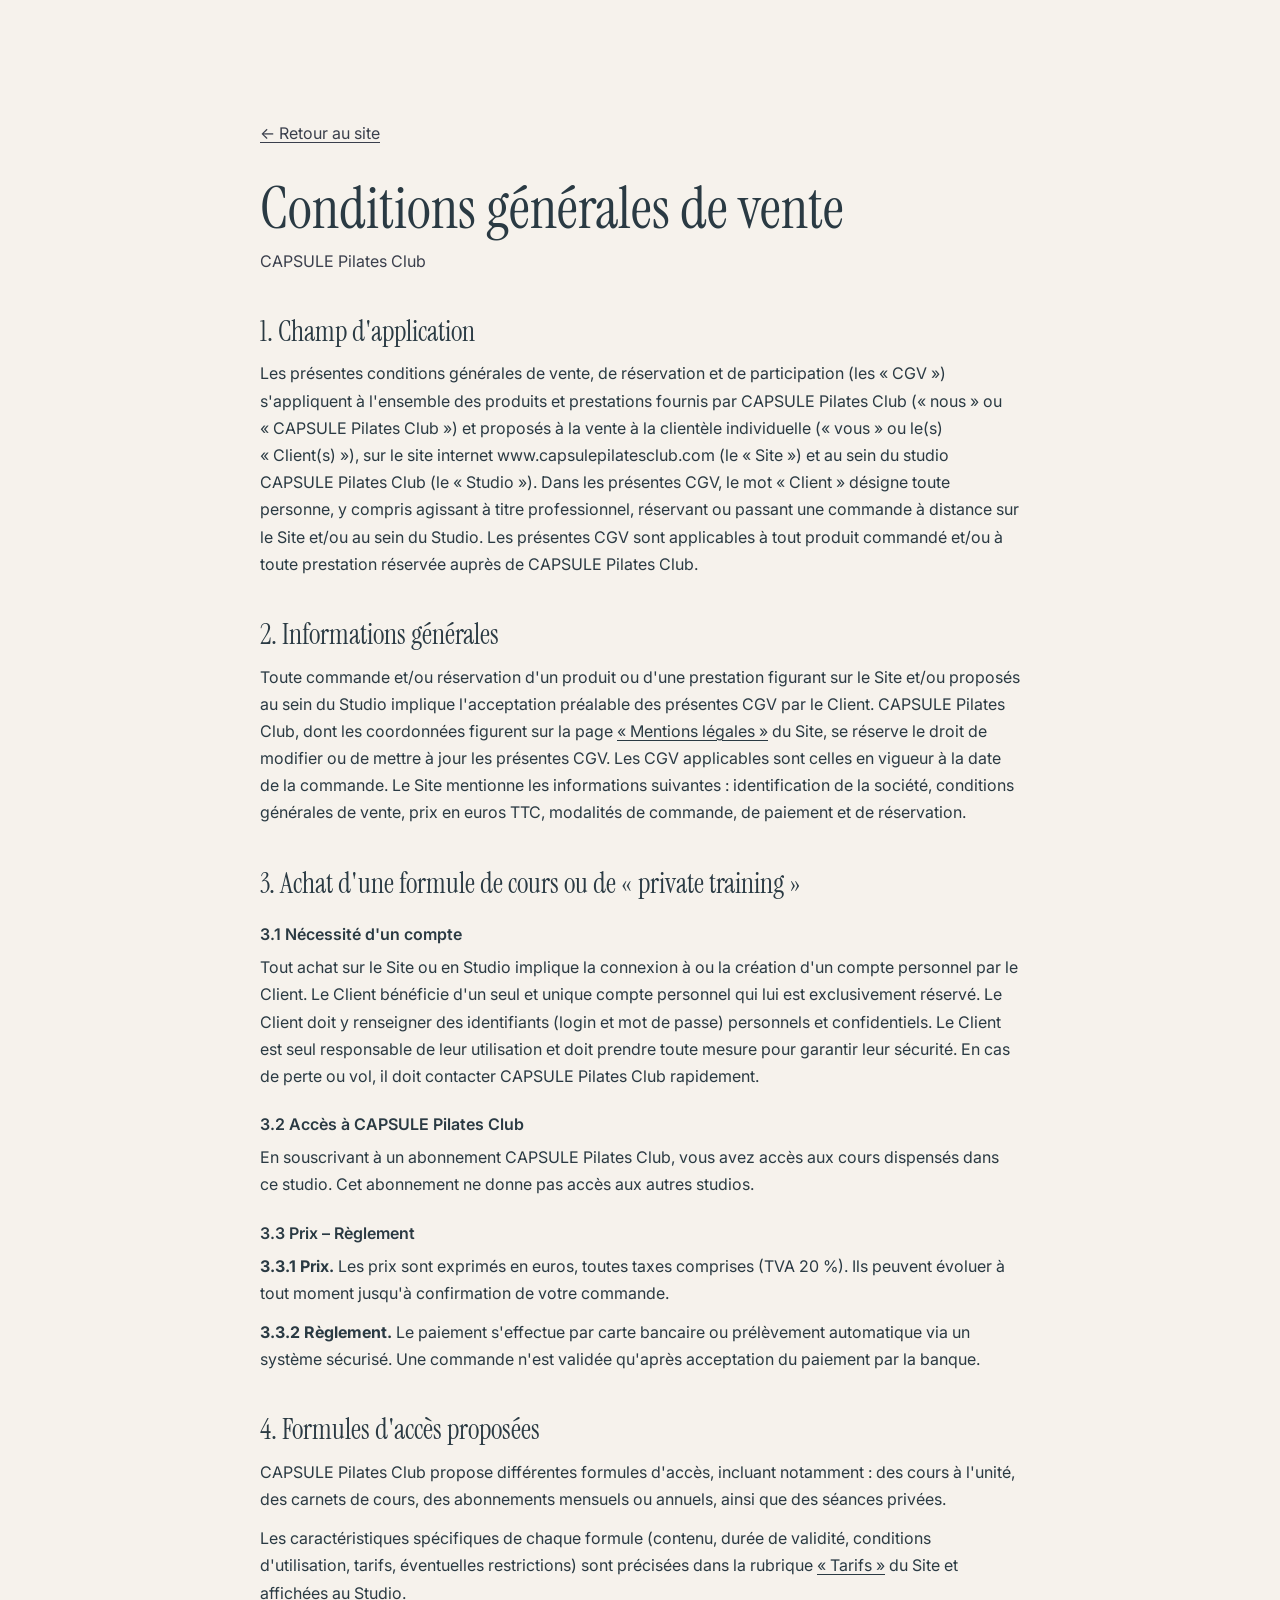
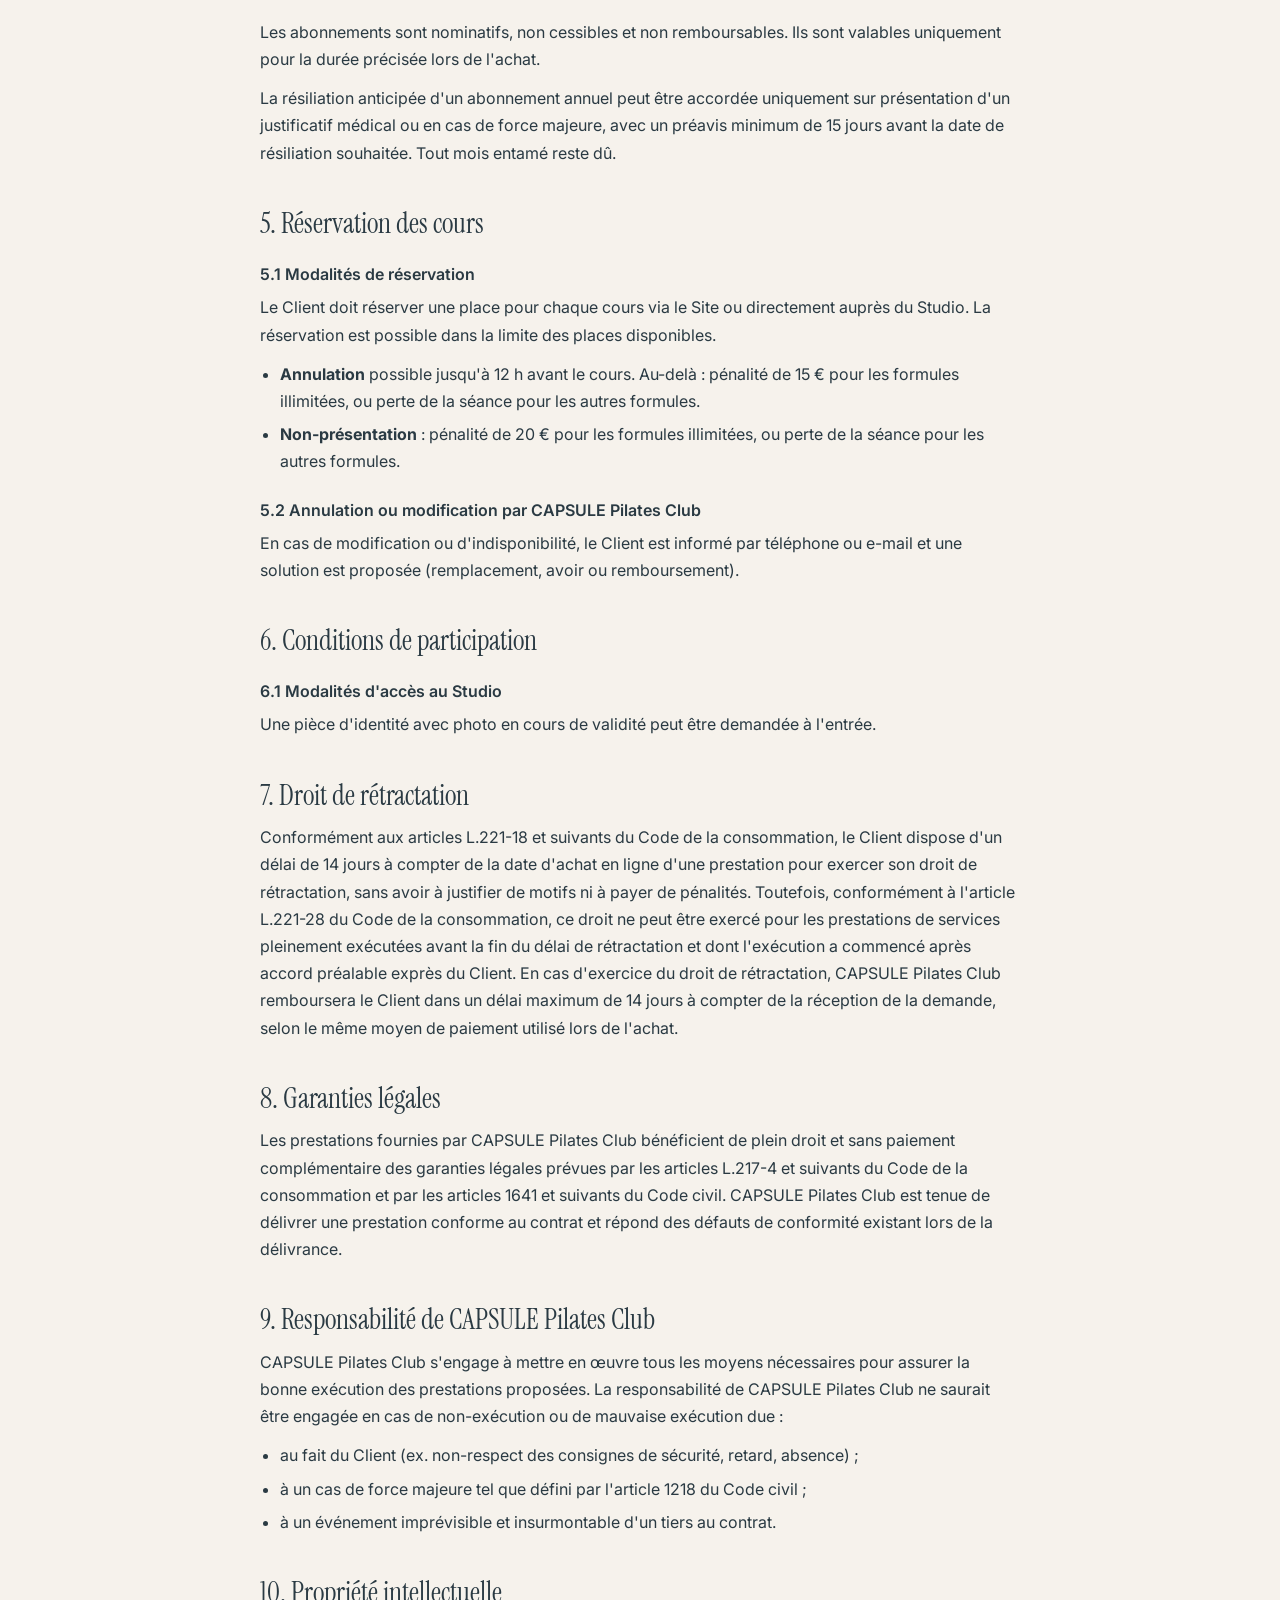
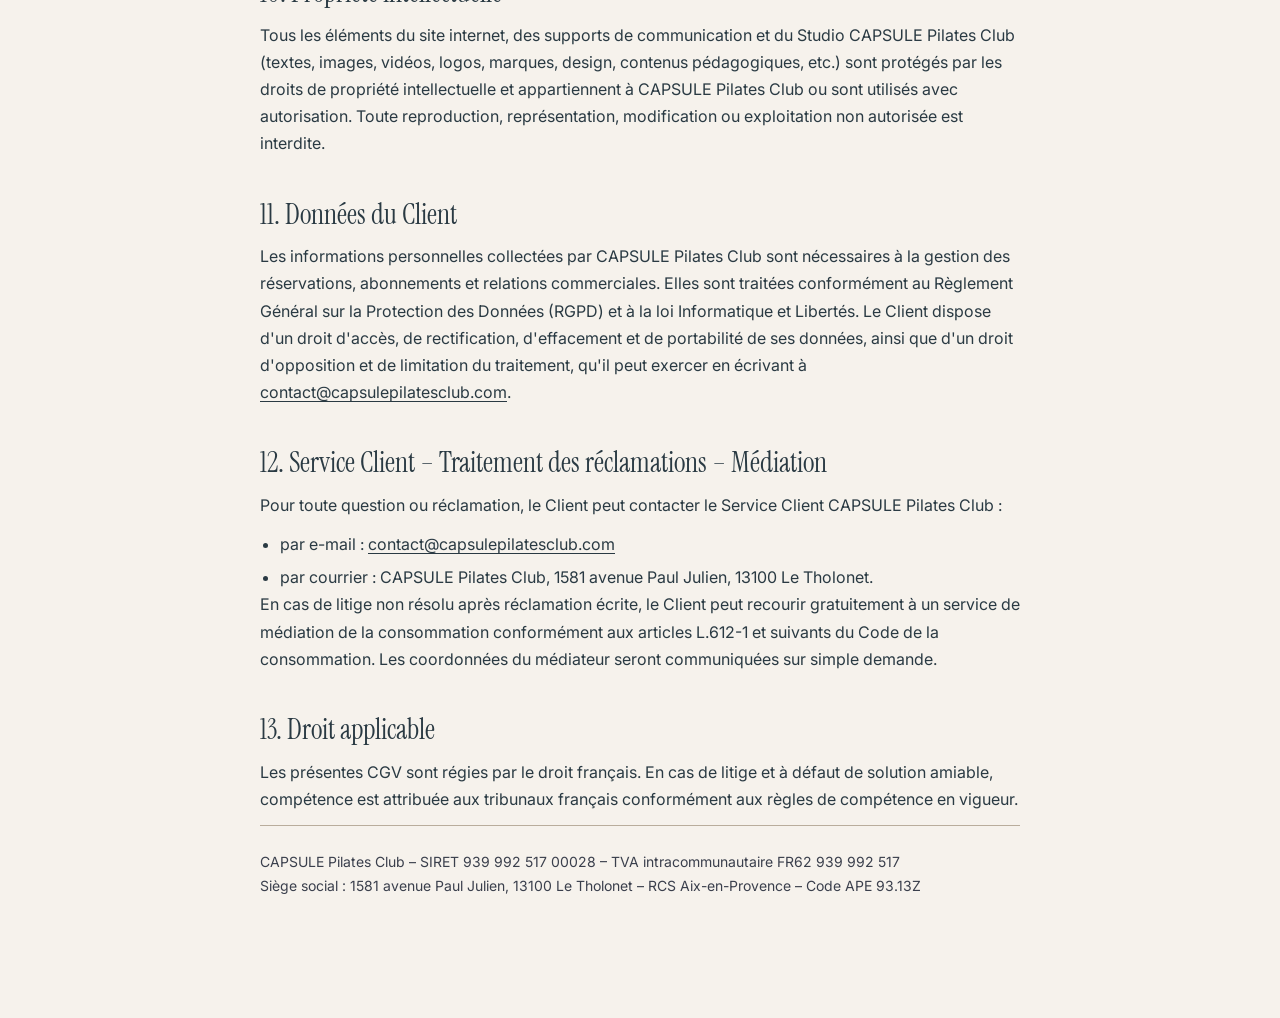
==== cgv.html @ bea26f10 "Mentions légales complètes et page CGV (lien dans le pied de page) Co-Authored-By: Claude Opus 5.5 <" ====
<!doctype html>
<html lang="fr">
<head>
<meta charset="utf-8">
<meta name="viewport" content="width=device-width, initial-scale=1">
<link rel="icon" href="/favicon.ico" sizes="32x32">
<link rel="icon" href="/favicon.svg" type="image/svg+xml">
<link rel="apple-touch-icon" href="/apple-touch-icon.png">
<title>Conditions générales de vente – CAPSULE Pilates Club</title>
<meta name="description" content="Conditions générales de vente, de réservation et de participation de CAPSULE Pilates Club.">
<link href="https://fonts.googleapis.com/css2?family=Instrument+Serif:ital@0;1&family=Inter:wght@400;500;600&display=swap" rel="stylesheet">
<link rel="stylesheet" href="css/style.css?v=20261117d">
</head>
<body>
<main class="section section--cream">
  <article class="container legal">
    <p class="legal__back"><a href="./">← Retour au site</a></p>
    <h1 class="h2">Conditions générales de vente</h1>
    <p class="legal__updated">CAPSULE Pilates Club</p>

    <h2>1. Champ d'application</h2>
    <p>Les présentes conditions générales de vente, de réservation et de participation (les «&nbsp;CGV&nbsp;») s'appliquent à l'ensemble des produits et prestations fournis par CAPSULE Pilates Club («&nbsp;nous&nbsp;» ou «&nbsp;CAPSULE Pilates Club&nbsp;») et proposés à la vente à la clientèle individuelle («&nbsp;vous&nbsp;» ou le(s) «&nbsp;Client(s)&nbsp;»), sur le site internet www.capsulepilatesclub.com (le «&nbsp;Site&nbsp;») et au sein du studio CAPSULE Pilates Club (le «&nbsp;Studio&nbsp;»). Dans les présentes CGV, le mot «&nbsp;Client&nbsp;» désigne toute personne, y compris agissant à titre professionnel, réservant ou passant une commande à distance sur le Site et/ou au sein du Studio. Les présentes CGV sont applicables à tout produit commandé et/ou à toute prestation réservée auprès de CAPSULE Pilates Club.</p>

    <h2>2. Informations générales</h2>
    <p>Toute commande et/ou réservation d'un produit ou d'une prestation figurant sur le Site et/ou proposés au sein du Studio implique l'acceptation préalable des présentes CGV par le Client. CAPSULE Pilates Club, dont les coordonnées figurent sur la page <a href="mentions-legales.html">«&nbsp;Mentions légales&nbsp;»</a> du Site, se réserve le droit de modifier ou de mettre à jour les présentes CGV. Les CGV applicables sont celles en vigueur à la date de la commande. Le Site mentionne les informations suivantes : identification de la société, conditions générales de vente, prix en euros TTC, modalités de commande, de paiement et de réservation.</p>

    <h2>3. Achat d'une formule de cours ou de «&nbsp;private training&nbsp;»</h2>
    <h3>3.1 Nécessité d'un compte</h3>
    <p>Tout achat sur le Site ou en Studio implique la connexion à ou la création d'un compte personnel par le Client. Le Client bénéficie d'un seul et unique compte personnel qui lui est exclusivement réservé. Le Client doit y renseigner des identifiants (login et mot de passe) personnels et confidentiels. Le Client est seul responsable de leur utilisation et doit prendre toute mesure pour garantir leur sécurité. En cas de perte ou vol, il doit contacter CAPSULE Pilates Club rapidement.</p>
    <h3>3.2 Accès à CAPSULE Pilates Club</h3>
    <p>En souscrivant à un abonnement CAPSULE Pilates Club, vous avez accès aux cours dispensés dans ce studio. Cet abonnement ne donne pas accès aux autres studios.</p>
    <h3>3.3 Prix – Règlement</h3>
    <p><strong>3.3.1 Prix.</strong> Les prix sont exprimés en euros, toutes taxes comprises (TVA 20 %). Ils peuvent évoluer à tout moment jusqu'à confirmation de votre commande.</p>
    <p><strong>3.3.2 Règlement.</strong> Le paiement s'effectue par carte bancaire ou prélèvement automatique via un système sécurisé. Une commande n'est validée qu'après acceptation du paiement par la banque.</p>

    <h2>4. Formules d'accès proposées</h2>
    <p>CAPSULE Pilates Club propose différentes formules d'accès, incluant notamment : des cours à l'unité, des carnets de cours, des abonnements mensuels ou annuels, ainsi que des séances privées.</p>
    <p>Les caractéristiques spécifiques de chaque formule (contenu, durée de validité, conditions d'utilisation, tarifs, éventuelles restrictions) sont précisées dans la rubrique <a href="./#tarifs">«&nbsp;Tarifs&nbsp;»</a> du Site et affichées au Studio.</p>
    <p>Les abonnements sont nominatifs, non cessibles et non remboursables. Ils sont valables uniquement pour la durée précisée lors de l'achat.</p>
    <p>La résiliation anticipée d'un abonnement annuel peut être accordée uniquement sur présentation d'un justificatif médical ou en cas de force majeure, avec un préavis minimum de 15 jours avant la date de résiliation souhaitée. Tout mois entamé reste dû.</p>

    <h2>5. Réservation des cours</h2>
    <h3>5.1 Modalités de réservation</h3>
    <p>Le Client doit réserver une place pour chaque cours via le Site ou directement auprès du Studio. La réservation est possible dans la limite des places disponibles.</p>
    <ul>
      <li><strong>Annulation</strong> possible jusqu'à 12 h avant le cours. Au-delà : pénalité de 15 € pour les formules illimitées, ou perte de la séance pour les autres formules.</li>
      <li><strong>Non-présentation</strong> : pénalité de 20 € pour les formules illimitées, ou perte de la séance pour les autres formules.</li>
    </ul>
    <h3>5.2 Annulation ou modification par CAPSULE Pilates Club</h3>
    <p>En cas de modification ou d'indisponibilité, le Client est informé par téléphone ou e-mail et une solution est proposée (remplacement, avoir ou remboursement).</p>

    <h2>6. Conditions de participation</h2>
    <h3>6.1 Modalités d'accès au Studio</h3>
    <p>Une pièce d'identité avec photo en cours de validité peut être demandée à l'entrée.</p>

    <h2>7. Droit de rétractation</h2>
    <p>Conformément aux articles L.221-18 et suivants du Code de la consommation, le Client dispose d'un délai de 14 jours à compter de la date d'achat en ligne d'une prestation pour exercer son droit de rétractation, sans avoir à justifier de motifs ni à payer de pénalités. Toutefois, conformément à l'article L.221-28 du Code de la consommation, ce droit ne peut être exercé pour les prestations de services pleinement exécutées avant la fin du délai de rétractation et dont l'exécution a commencé après accord préalable exprès du Client. En cas d'exercice du droit de rétractation, CAPSULE Pilates Club remboursera le Client dans un délai maximum de 14 jours à compter de la réception de la demande, selon le même moyen de paiement utilisé lors de l'achat.</p>

    <h2>8. Garanties légales</h2>
    <p>Les prestations fournies par CAPSULE Pilates Club bénéficient de plein droit et sans paiement complémentaire des garanties légales prévues par les articles L.217-4 et suivants du Code de la consommation et par les articles 1641 et suivants du Code civil. CAPSULE Pilates Club est tenue de délivrer une prestation conforme au contrat et répond des défauts de conformité existant lors de la délivrance.</p>

    <h2>9. Responsabilité de CAPSULE Pilates Club</h2>
    <p>CAPSULE Pilates Club s'engage à mettre en œuvre tous les moyens nécessaires pour assurer la bonne exécution des prestations proposées. La responsabilité de CAPSULE Pilates Club ne saurait être engagée en cas de non-exécution ou de mauvaise exécution due :</p>
    <ul>
      <li>au fait du Client (ex. non-respect des consignes de sécurité, retard, absence) ;</li>
      <li>à un cas de force majeure tel que défini par l'article 1218 du Code civil ;</li>
      <li>à un événement imprévisible et insurmontable d'un tiers au contrat.</li>
    </ul>

    <h2>10. Propriété intellectuelle</h2>
    <p>Tous les éléments du site internet, des supports de communication et du Studio CAPSULE Pilates Club (textes, images, vidéos, logos, marques, design, contenus pédagogiques, etc.) sont protégés par les droits de propriété intellectuelle et appartiennent à CAPSULE Pilates Club ou sont utilisés avec autorisation. Toute reproduction, représentation, modification ou exploitation non autorisée est interdite.</p>

    <h2>11. Données du Client</h2>
    <p>Les informations personnelles collectées par CAPSULE Pilates Club sont nécessaires à la gestion des réservations, abonnements et relations commerciales. Elles sont traitées conformément au Règlement Général sur la Protection des Données (RGPD) et à la loi Informatique et Libertés. Le Client dispose d'un droit d'accès, de rectification, d'effacement et de portabilité de ses données, ainsi que d'un droit d'opposition et de limitation du traitement, qu'il peut exercer en écrivant à <a href="mailto:contact@capsulepilatesclub.com">contact@capsulepilatesclub.com</a>.</p>

    <h2>12. Service Client – Traitement des réclamations – Médiation</h2>
    <p>Pour toute question ou réclamation, le Client peut contacter le Service Client CAPSULE Pilates Club :</p>
    <ul>
      <li>par e-mail : <a href="mailto:contact@capsulepilatesclub.com">contact@capsulepilatesclub.com</a></li>
      <li>par courrier : CAPSULE Pilates Club, 1581 avenue Paul Julien, 13100 Le Tholonet.</li>
    </ul>
    <p>En cas de litige non résolu après réclamation écrite, le Client peut recourir gratuitement à un service de médiation de la consommation conformément aux articles L.612-1 et suivants du Code de la consommation. Les coordonnées du médiateur seront communiquées sur simple demande.</p>

    <h2>13. Droit applicable</h2>
    <p>Les présentes CGV sont régies par le droit français. En cas de litige et à défaut de solution amiable, compétence est attribuée aux tribunaux français conformément aux règles de compétence en vigueur.</p>

    <p class="legal__footer">CAPSULE Pilates Club – SIRET 939 992 517 00028 – TVA intracommunautaire FR62 939 992 517<br>
    Siège social : 1581 avenue Paul Julien, 13100 Le Tholonet – RCS Aix-en-Provence – Code APE 93.13Z</p>
  </article>
</main>
</body>
</html>
---- css/style.css ----
/* CAPSULE Pilates Club — feuille de style unique */

:root {
  --cream: #f6f2ec;
  --sage: #a3a593;
  --navy: #2A3A43;
  --ink: #111111;
  --black: #000000;
  --white: #ffffff;

  --text: #2A3A43;
  --text-muted: #3a3f4c;
  --text-brown: #6b5a48;
  --light: #e8e2d8;
  --light-2: #f1ede6;
  --line: #b9ad9c;

  --serif: "Instrument Serif", Georgia, serif;
  --sans: Inter, system-ui, -apple-system, "Segoe UI", sans-serif;

  --pad-x: 6%;
  --maxw: 1240px;
}

*, *::before, *::after { box-sizing: border-box; }
html { scroll-behavior: smooth; -webkit-text-size-adjust: 100%; }
body {
  margin: 0;
  font-family: var(--sans);
  color: var(--text);
  background: var(--cream);
  line-height: 1.5;
  -webkit-font-smoothing: antialiased;
}
img, video, iframe { display: block; max-width: 100%; }
h1, h2, h3, h4, p, figure, blockquote { margin: 0; }
a { color: inherit; }
button { font: inherit; cursor: pointer; }
.sr-only, .hidden {
  position: absolute; width: 1px; height: 1px; padding: 0; margin: -1px;
  overflow: hidden; clip: rect(0 0 0 0); white-space: nowrap; border: 0;
}
[data-hidden] { display: none !important; }

/* ---------- Mise en page ---------- */
.container { max-width: var(--maxw); margin: 0 auto; }
.section { padding: 120px var(--pad-x); }
.section--cream { background: var(--cream); }
.section--sage { background: var(--sage); color: var(--navy); }
.section--navy { background: var(--navy); color: var(--white); }
.section--ink { background: var(--ink); color: var(--white); }
.section--black { background: var(--black); color: var(--white); padding-top: 100px; padding-bottom: 100px; }
.section--flush-x { padding-left: 0; padding-right: 0; }
.section--flush-x > .container { padding: 0 var(--pad-x); max-width: calc(var(--maxw) + 2 * var(--pad-x)); }

[class*="stack-"] { display: flex; flex-direction: column; }
.stack-14 { gap: 14px; } .stack-16 { gap: 16px; } .stack-18 { gap: 18px; } .stack-20 { gap: 20px; }
.stack-22 { gap: 22px; } .stack-24 { gap: 24px; } .stack-32 { gap: 32px; } .stack-40 { gap: 40px; }
.stack-48 { gap: 48px; } .stack-56 { gap: 56px; } .stack-64 { gap: 64px; }

.grid { display: grid; gap: 32px; }
.grid--200 { grid-template-columns: repeat(auto-fit, minmax(min(200px, 100%), 1fr)); gap: 24px; }
.grid--240 { grid-template-columns: repeat(auto-fit, minmax(min(240px, 100%), 1fr)); gap: 28px; }
.grid--260 { grid-template-columns: repeat(auto-fit, minmax(min(260px, 100%), 1fr)); gap: 24px; }
.grid--300 { grid-template-columns: repeat(auto-fit, minmax(min(300px, 100%), 1fr)); }
.grid--380 { grid-template-columns: repeat(auto-fit, minmax(min(380px, 100%), 1fr)); }
.gap-16 { gap: 16px; } .gap-20 { gap: 20px; } .gap-24 { gap: 24px; } .gap-48 { gap: 48px; }
.grid-2 { display: grid; grid-template-columns: 1fr 1fr; gap: 16px; }

.split { display: grid; grid-template-columns: repeat(auto-fit, minmax(min(340px, 100%), 1fr)); gap: 56px; }
.split--end { align-items: end; gap: 48px; }
.row-wrap { display: flex; flex-wrap: wrap; align-items: center; gap: 16px; }

/* ---------- Typo ---------- */
.eyebrow {
  font-size: 13px; letter-spacing: .18em; text-transform: uppercase; color: var(--text-brown);
}
.eyebrow--light { color: var(--light); }
.eyebrow--sage { color: var(--sage); }
.h2 {
  font-family: var(--serif); font-weight: 400;
  font-size: clamp(38px, 4.5vw, 60px); line-height: 1.05;
}
.h3 { font-family: var(--serif); font-weight: 400; font-size: 40px; line-height: 1.1; }
.lead { font-size: 18px; line-height: 1.65; color: var(--text-muted); }
.lead--light { color: var(--light-2); }
.body-lg { font-size: 17px; line-height: 1.65; }
.light { color: var(--light-2); }
.small { font-size: 13px; }
.muted { color: var(--text-brown); }
.muted-light { font-size: 15px; color: var(--light); }
.muted-light a { color: var(--white); }

/* ---------- Boutons ---------- */
.btn {
  display: inline-block; text-decoration: none; text-align: center;
  padding: 14px 26px; border-radius: 10px; border: 1px solid transparent;
  font-size: 16px; font-weight: 500; line-height: 1.3;
  transition: background-color .2s, color .2s, border-color .2s, transform .2s;
}
.btn:hover { transform: translateY(-1px); }
.btn--lg { padding: 18px 34px; font-size: 17px; }
.btn--sm { padding: 12px 20px; font-size: 15px; font-weight: 600; border-radius: 8px; }
.btn--block { display: block; width: 100%; padding: 16px; }
.btn--light { background: var(--white); color: var(--navy); }
.btn--light:hover { background: var(--light); }
.btn--white { background: var(--white); color: var(--navy); }
.btn--outline-light { border-color: var(--white); color: var(--white); }
.btn--outline-light:hover { background: rgba(255,255,255,.12); }
.btn--navy { background: var(--navy); color: var(--white); }
.btn--navy:hover { background: #222a40; }

/* ---------- Hero ---------- */
.hero {
  position: relative; overflow: hidden; color: var(--white); background: var(--navy);
  /* Un peu moins que l'écran : on aperçoit le haut de la section suivante */
  min-height: min(820px, max(600px, 88svh));
  display: flex; flex-direction: column;
}
.hero__bg { position: absolute; inset: 0; width: 100%; height: 100%; object-fit: cover; object-position: center 60%; }
/* Léger voile noir sur toute la photo, plus marqué en haut (menu) et en bas (texte) */
.hero__veil {
  position: absolute; inset: 0;
  background:
    linear-gradient(180deg, rgba(0, 0, 0, .5) 0%, rgba(0, 0, 0, 0) 30%, rgba(0, 0, 0, 0) 45%, rgba(0, 0, 0, .8) 100%),
    rgba(0, 0, 0, .2);
}

/* En-tête fixe : transparent sur la photo du hero, puis fond bleu nuit translucide et flou dès qu'on défile */
.topbar {
  position: fixed; top: 0; left: 0; right: 0; z-index: 50;
  display: grid; grid-template-columns: 1fr auto 1fr; align-items: center; gap: 24px;
  padding: 24px 5%;
  border-bottom: 1px solid transparent;
  transition: padding .35s, background-color .35s, border-color .35s, backdrop-filter .35s;
}
.topbar.is-scrolled {
  padding-top: 10px; padding-bottom: 10px;
  background-color: rgba(42, 58, 67, .72); border-bottom-color: rgba(255, 255, 255, .08);
  -webkit-backdrop-filter: blur(14px) saturate(140%); backdrop-filter: blur(14px) saturate(140%);
}
.topbar__logo img { transition: height .35s; }
.topbar.is-scrolled .topbar__logo img { height: 52px; }
/* Les ancres ne passent pas sous l'en-tête fixe */
html { scroll-padding-top: 76px; }
.topbar__nav { display: flex; gap: 32px; flex-wrap: wrap; font-size: 16px; }
.topbar__nav a { color: var(--white); text-decoration: none; }
.topbar__nav a:hover { color: var(--light); }
.topbar__logo img { height: 123px; width: auto; }
.topbar__cta { display: flex; justify-content: flex-end; }
.topbar__cta .btn { white-space: nowrap; }
.topbar__burger { display: none; }
/* Menu mobile : panneau beige depuis la gauche, fond assombri derrière */
.mnav { display: none; position: fixed; inset: 0; z-index: 100; }
.mnav[hidden] { display: none !important; }
.mnav__backdrop { position: absolute; inset: 0; background: rgba(10, 13, 22, .55); opacity: 0; transition: opacity .35s; }
.mnav__panel {
  position: absolute; top: 0; bottom: 0; left: 0; width: min(86%, 380px); overflow-y: auto;
  display: flex; flex-direction: column; padding: 96px 28px 28px; background: var(--cream); color: var(--ink);
  transform: translateX(-100%); transition: transform .4s cubic-bezier(.2, .8, .2, 1);
}
.mnav.is-open .mnav__backdrop { opacity: 1; }
.mnav.is-open .mnav__panel { transform: none; }
.mnav__close { position: absolute; top: 18px; left: 14px; width: 44px; height: 44px; padding: 0; border: 0; background: none; cursor: pointer; }
.mnav__close span { position: absolute; left: 11px; top: 21px; width: 22px; height: 2px; background: var(--navy); transform: rotate(45deg); }
.mnav__close span + span { transform: rotate(-45deg); }
.mnav__label { font-size: 12px; letter-spacing: .14em; text-transform: uppercase; color: var(--text-brown); }
.mnav__list { display: flex; flex-direction: column; margin: 14px 0 32px; }
.mnav__list a { padding: 12px 0; color: var(--navy); font-family: var(--serif); font-size: 34px; line-height: 1.1; text-decoration: none; }
.mnav__offer { margin-top: auto; padding: 20px; border-radius: 6px; background: var(--white); }
.mnav__offer-title { font-family: var(--serif); font-size: 26px; line-height: 1.1; color: var(--navy); margin: 6px 0 14px; }
.mnav__offer .btn { width: 100%; justify-content: center; }
html.mnav-open { overflow: hidden; }
@media (prefers-reduced-motion: reduce) { .mnav__panel, .mnav__backdrop { transition: none; } }

.hero { padding-top: 171px; }
.hero__content {
  position: relative; margin-top: auto;
  display: grid; grid-template-columns: 1fr auto; gap: 48px; align-items: end;
  padding: 0 5% 56px;
}
.hero__main { display: flex; flex-direction: column; align-items: flex-start; gap: 20px; }
.hero__promo {
  display: inline-flex; align-items: center; gap: 10px; padding: 8px 14px 8px 8px; border-radius: 99px;
  background: rgba(0, 0, 0, .45); backdrop-filter: blur(8px); -webkit-backdrop-filter: blur(8px);
  color: var(--white); text-decoration: none; font-size: 13px; white-space: nowrap;
}
.hero__promo b { background: var(--white); color: var(--black); border-radius: 99px; padding: 4px 10px; font-size: 11px; letter-spacing: .14em; }
.hero__title {
  font-family: var(--serif); font-weight: 400;
  font-size: clamp(48px, 7.4vw, 112px); line-height: 1; letter-spacing: -.01em;
}
.hero__subtitle { font-size: clamp(17px, 1.6vw, 21px); color: var(--light-2); }
/* Pastilles des disciplines : contour blanc, mènent à la section Disciplines */
.hero__pills { list-style: none; margin: 4px 0 0; padding: 0; display: flex; flex-wrap: wrap; gap: 10px; }
.hero__pills a {
  display: inline-block; padding: 8px 16px; border: 1px solid var(--white); border-radius: 99px;
  color: var(--white); text-decoration: none; font-size: 14px; white-space: nowrap;
  transition: background-color .2s, color .2s;
}
.hero__pills a:hover { background: var(--white); color: var(--navy); }
.hero__side {
  display: flex; flex-direction: column; align-items: flex-start; gap: 18px;
  min-width: 300px; padding-left: 32px; border-left: 1px solid rgba(255, 255, 255, .35);
}
.hero__place { font-size: 13px; letter-spacing: .16em; text-transform: uppercase; color: var(--light); }
.hero__facts { list-style: none; margin: 0; padding: 0; display: flex; flex-direction: column; gap: 6px; font-size: 15px; color: var(--light-2); }

/* ---------- Black Friday ---------- */
.bf__grid { display: grid; grid-template-columns: repeat(2, 1fr); gap: 24px; align-items: stretch; }
.offer {
  border: 1px solid rgba(255,255,255,.35); border-radius: 12px; overflow: hidden;
  display: flex; flex-direction: column;
}
.offer__media { position: relative; }
.offer__media img { width: 100%; height: auto; aspect-ratio: 3 / 2; object-fit: cover; }
.offer__badge {
  position: absolute; top: 16px; left: 16px; padding: 6px 14px; border-radius: 99px;
  background: var(--white); color: var(--black); font-size: 13px; font-weight: 600; letter-spacing: .08em; text-transform: uppercase;
}
.offer__body { flex: 1; display: flex; flex-direction: column; gap: 12px; padding: 28px; }
.offer__tag { font-size: 12px; letter-spacing: .16em; text-transform: uppercase; color: var(--sage); }
.offer__title { font-family: var(--serif); font-weight: 400; font-size: 36px; line-height: 1.1; }
.offer__price { font-size: 30px; font-weight: 600; line-height: 1.2; }
.offer__price s { font-size: 20px; font-weight: 400; color: var(--sage); margin-left: 6px; }
.offer__box { padding: 14px 16px; border: 1px solid rgba(255,255,255,.35); border-radius: 8px; font-size: 15px; color: var(--light-2); }
.offer__list { margin: 0; padding-left: 18px; display: flex; flex-direction: column; gap: 4px; font-size: 15px; color: var(--light-2); }
.offer__small { font-size: 13px; line-height: 1.5; color: var(--light); }
.offer__cta { margin-top: auto; padding-top: 8px; display: flex; flex-direction: column; align-items: flex-start; gap: 10px; }

/* ---------- Photos ---------- */
.photo { width: 100%; object-fit: cover; border-radius: 6px; }

/* ---------- Pourquoi CAPSULE ---------- */
/* Pourquoi CAPSULE : l'argument au centre de l'écran s'allume, la photo fixe change */
.why__wrap { max-width: var(--maxw); margin: 0 auto; display: grid; grid-template-columns: 1fr 1fr; gap: 96px; }
.why__head { display: flex; flex-direction: column; gap: 22px; margin-bottom: 72px; }
/* Ligne continue le long des arguments, remplie au fil du défilement */
.nowrap { white-space: nowrap; }
.why__subtitle { font-family: var(--serif); font-size: clamp(26px, 2.6vw, 36px); line-height: 1.15; color: var(--text-muted); margin-top: -10px; }
.why__list { position: relative; }
.why__line { position: absolute; left: 0; top: 0; bottom: 0; width: 1px; background: var(--line); }
.why__line i { position: absolute; left: -.5px; top: 0; width: 2px; height: 0; background: var(--navy); }
.why__item { padding: 40px 0 40px 28px; opacity: .32; transition: opacity .5s; }
.why__item.is-active { opacity: 1; }
.why__item small { font-size: 12px; letter-spacing: .18em; text-transform: uppercase; color: var(--navy); font-weight: 600; }
.why__item h3 { font-family: var(--serif); font-weight: 400; font-size: clamp(34px, 3.6vw, 52px); line-height: 1.02; margin: 10px 0 14px; }
.why__item p { font-size: 17px; line-height: 1.65; color: var(--text-muted); max-width: 440px; }
.why__item-img { display: none; }
.why__media { position: sticky; top: 12vh; height: 76vh; max-height: 720px; align-self: start; border-radius: 4px; overflow: hidden; background: var(--navy); }
.why__media img { position: absolute; inset: 0; width: 100%; height: 100%; object-fit: cover; opacity: 0; transform: scale(1.06); transition: opacity .8s, transform 1.4s; }
.why__media img.is-active { opacity: 1; transform: scale(1); }
.why__counter {
  position: absolute; left: 0; right: 0; bottom: 0; padding: 22px 28px; color: var(--white);
  display: flex; align-items: center; gap: 20px;
  background: linear-gradient(transparent, rgba(42, 58, 67, .9));
}
.why__counter b { font-family: var(--serif); font-weight: 400; font-size: 44px; line-height: 1; }
.why__counter span { font-size: 14px; color: var(--light); }
.why__bar { flex: 1; height: 1px; background: rgba(255, 255, 255, .3); position: relative; }
.why__bar i { position: absolute; left: 0; top: 0; height: 100%; width: 0; background: var(--white); }

/* ---------- Disciplines ---------- */
/* Nos disciplines : grandes photos rectangulaires, dégradé bleu en bas avec numéro, étiquette et titre */
.disc__head { text-align: center; max-width: 760px; margin: 0 auto 80px; display: flex; flex-direction: column; gap: 20px; align-items: center; }
.disc__grid { display: grid; grid-template-columns: repeat(2, 1fr); gap: 56px 32px; }
.disc__sep { display: flex; align-items: center; gap: 24px; margin: 96px 0 48px; font-size: 13px; letter-spacing: .16em; text-transform: uppercase; color: var(--text-brown); white-space: nowrap; }
.disc__sep::before, .disc__sep::after { content: ""; flex: 1; height: 1px; background: var(--line); }
.disc__head + .disc__sep--first { margin-top: 0; }
.disc__head .h2 { text-wrap: balance; }
.disc__card { display: flex; flex-direction: column; gap: 18px; }
.disc__photo { position: relative; height: 580px; border-radius: 6px; overflow: hidden; background: var(--navy); }
.disc__photo img { width: 100%; height: 100%; object-fit: cover; transition: transform 1s; }
.disc__card:hover .disc__photo img { transform: scale(1.04); }
.disc__overlay {
  position: absolute; left: 0; right: 0; bottom: 0; padding: 120px 28px 28px;
  display: flex; flex-direction: column; gap: 8px;
  background: linear-gradient(180deg, rgba(42, 58, 67, 0) 0%, rgba(42, 58, 67, .75) 45%, rgba(42, 58, 67, .96) 100%);
  color: var(--white);
}
.disc__overlay b { font-family: var(--serif); font-weight: 400; font-size: 28px; line-height: 1; opacity: .85; }
.disc__card small { font-size: 12px; letter-spacing: .16em; text-transform: uppercase; color: var(--light); font-weight: 600; }
.disc__card h3 { font-family: var(--serif); font-weight: 400; font-size: 48px; line-height: 1; }
.disc__card p { font-size: 16px; line-height: 1.6; color: var(--text-muted); }
.disc__more { align-self: flex-start; color: var(--white); font-size: 15px; font-weight: 500; text-decoration: none; border-bottom: 1px solid rgba(255, 255, 255, .5); padding-bottom: 2px; }
.disc__more:hover { border-bottom-color: var(--white); }
.section--navy .disc__card p { color: var(--light); }
.section--navy .disc__sep { color: var(--light); }
.section--navy .disc__sep::before, .section--navy .disc__sep::after { background: rgba(255, 255, 255, .22); }

/* Planning bsport : états désactivés */
.planning__head { display: grid; grid-template-columns: 1fr 1fr; gap: 64px; align-items: end; margin-bottom: 48px; }
.planning__widget { min-height: 480px; background: var(--white); border-radius: 6px; padding: 40px 48px; }
/* Habillage du widget bsport (classes bs-* stables) ; !important nécessaire face à ses styles injectés.
   Un jour à la fois (mode liste forcé dans main.js), sans recherche, filtres ni « Powered by » */
.planning__widget, .planning__widget * { font-family: var(--sans) !important; }
.planning__widget #bsport-widget-151525 .bs-marketplace-filters__list,
.planning__widget #bsport-widget-151525 .bs-week__header__date__dots,
.planning__widget #bsport-widget-151525 .bs-offer-list-item__content__offer__left__establishment,
.planning__widget #bsport-widget-151525 a[href*="pro.bsport.io"],
.planning__widget #bsport-widget-151525 div:has(> a[href*="pro.bsport.io"]) { display: none !important; }
.planning__widget #bsport-widget-151525 #bs-setup-derived-variable .bs-calendar { padding: 0 !important; margin: 0 !important; min-height: 0 !important; gap: 0 !important; }
/* Semaine : « Semaine du 9 au 15 novembre » (libellé rempli en JS : data-week) + Précédente / Suivante en texte ;
   jours en onglets soulignés « Vendredi 13 » */
.planning__widget #bsport-widget-151525 #bs-setup-derived-variable .bs-calendar__datePicker { margin: 0 !important; padding: 0 !important; }
.planning__widget #bsport-widget-151525 #bs-setup-derived-variable .bs-marketplace-date-picker { border: 0 !important; border-radius: 0 !important; padding: 0 !important; height: auto !important; background: none !important; }
.planning__widget #bsport-widget-151525 #bs-setup-derived-variable .bs-marketplace-date-picker__placeholder { font-size: 0 !important; padding: 0 !important; color: var(--text) !important; background: none !important; }
.planning__widget #bsport-widget-151525 #bs-setup-derived-variable .bs-marketplace-date-picker__placeholder::before { content: attr(data-week) !important; position: static !important; display: inline !important; opacity: 1 !important; width: auto !important; height: auto !important; background: none !important; transform: none !important; }
.planning__widget #bsport-widget-151525 #bs-setup-derived-variable .bs-marketplace-date-picker__placeholder, .planning__widget #bsport-widget-151525 #bs-setup-derived-variable .bs-marketplace-date-picker__left-button, .planning__widget #bsport-widget-151525 #bs-setup-derived-variable .bs-marketplace-date-picker__right-button { margin: 0 !important; border: 0 !important; box-shadow: none !important; outline: 0 !important; cursor: pointer; }
.planning__widget #bsport-widget-151525 #bs-setup-derived-variable .bs-marketplace-date-picker__left-button:focus-visible, .planning__widget #bsport-widget-151525 #bs-setup-derived-variable .bs-marketplace-date-picker__right-button:focus-visible, .planning__widget #bsport-widget-151525 #bs-setup-derived-variable .bs-week-list > button:focus-visible { outline: 2px solid var(--navy) !important; outline-offset: 2px !important; }
.planning__widget #bsport-widget-151525 #bs-setup-derived-variable .bs-week-list { display: grid !important; grid-template-columns: repeat(7, 1fr) !important; margin: 0 !important; padding: 0 !important; }
.planning__widget #bsport-widget-151525 .bs-week-list > button { display: flex !important; flex-direction: column !important; align-items: center !important; height: auto !important; min-width: 0 !important; padding: 0 !important; margin: 0 !important; border: 0 !important; background: transparent !important; cursor: pointer; }
.planning__widget #bsport-widget-151525 .bs-week__header__date__monthDay { width: auto !important; height: auto !important; background: none !important; border: 0 !important; color: var(--text) !important; }
.planning__widget #bsport-widget-151525 .bs-week__header__date__weekDay { color: var(--text-muted) !important; }

.planning__widget #bsport-widget-151525 #bs-setup-derived-variable .bs-calendar__datePicker { display: block !important; margin-bottom: 8px !important; height: auto !important; min-height: 0 !important; }
.planning__widget #bsport-widget-151525 #bs-setup-derived-variable .bs-marketplace-date-picker { display: flex !important; align-items: center !important; gap: 20px !important; width: 100% !important; }
.planning__widget #bsport-widget-151525 #bs-setup-derived-variable .bs-marketplace-date-picker__placeholder { order: -1; width: auto !important; white-space: nowrap !important; margin-right: auto !important; text-align: left !important; }
.planning__widget #bsport-widget-151525 #bs-setup-derived-variable .bs-marketplace-date-picker__placeholder::before { content: "Semaine du " attr(data-week-long) !important; font-size: 13px !important; font-weight: 600 !important; letter-spacing: .14em !important; text-transform: uppercase !important; color: var(--text-brown) !important; position: static !important; display: inline !important; opacity: 1 !important; width: auto !important; height: auto !important; background: none !important; transform: none !important; }
.planning__widget #bsport-widget-151525 #bs-setup-derived-variable .bs-marketplace-date-picker__left-button, .planning__widget #bsport-widget-151525 #bs-setup-derived-variable .bs-marketplace-date-picker__right-button { display: flex !important; align-items: center !important; gap: 4px !important; width: auto !important; height: 36px !important; background: none !important; font-size: 14px !important; font-weight: 600 !important; color: var(--navy) !important; }
.planning__widget #bsport-widget-151525 #bs-setup-derived-variable .bs-marketplace-date-picker__left-button::after { content: "Précédente" !important; font-size: 14px !important; position: static !important; display: inline !important; opacity: 1 !important; width: auto !important; height: auto !important; background: none !important; transform: none !important; }
.planning__widget #bsport-widget-151525 #bs-setup-derived-variable .bs-marketplace-date-picker__right-button::before { content: "Suivante" !important; font-size: 14px !important; position: static !important; display: inline !important; opacity: 1 !important; width: auto !important; height: auto !important; background: none !important; transform: none !important; }
.planning__widget #bsport-widget-151525 #bs-setup-derived-variable .bs-marketplace-date-picker__left-button:hover, .planning__widget #bsport-widget-151525 #bs-setup-derived-variable .bs-marketplace-date-picker__right-button:hover { text-decoration: underline; }
.planning__widget #bsport-widget-151525 #bs-setup-derived-variable .bs-week-list { gap: 0 !important; }
.planning__widget #bsport-widget-151525 .bs-week-list > button { flex-direction: row !important; justify-content: center !important; align-items: baseline !important; gap: 8px !important; padding: 18px 4px !important; border-bottom: 1px solid var(--line) !important; transition: border-color .2s; }
.planning__widget #bsport-widget-151525 .bs-week-list > button:hover { border-bottom-color: var(--text-muted) !important; }
.planning__widget #bsport-widget-151525 .bs-week-list > button:has(.bs-week__header__date__monthDay--is-selected) { border-bottom: 2px solid var(--navy) !important; padding-bottom: 17px !important; }
.planning__widget #bsport-widget-151525 .bs-week__header__date__weekDay { font-size: 15px !important; text-transform: capitalize !important; }
.planning__widget #bsport-widget-151525 .bs-week__header__date__monthDay { font-size: 16px !important; font-weight: 600 !important; line-height: 1 !important; }
.planning__widget #bsport-widget-151525 .bs-week__header__date__weekDay--is-selected { color: var(--navy) !important; font-weight: 600 !important; }
.planning__widget #bsport-widget-151525 .bs-week__header__date__monthDay--is-selected { color: var(--navy) !important; }
.planning__widget #bsport-widget-151525 .bs-week__header__date__monthDay--is-today::after { content: "aujourd'hui" !important; margin-left: 6px !important; font-family: var(--sans) !important; font-size: 10px !important; letter-spacing: .1em !important; text-transform: uppercase !important; color: var(--sage) !important; }
/* La liste du jour est imbriquée dans la rangée des jours : elle prend toute la largeur dessous */
.planning__widget #bsport-widget-151525 .bs-week__listMode__content { grid-column: 1 / -1 !important; margin-top: 24px !important; padding: 12px 0 0 !important; }
.planning__widget #bsport-widget-151525 .bs-offer-list-item__content__offer__right__top__group { display: flex !important; align-items: center !important; gap: 6px !important; }
/* Jour affiché */
.planning__widget #bsport-widget-151525 .bs-week__listMode__content__day__date { font-family: var(--serif) !important; font-size: 30px !important; color: var(--text) !important; margin: 0 0 12px !important; padding: 0 !important; text-transform: none !important; }
.planning__widget #bsport-widget-151525 .bs-week__listMode__content__day__date::first-letter { text-transform: uppercase; }
.planning__widget #bsport-widget-151525 .bs-week__listMode__content__day__offers { border: 0 !important; border-radius: 0 !important; }
/* Un cours = une ligne : heure | cours et coach | places | bouton */
.planning__widget #bsport-widget-151525 .bs-offer-list-item { display: block !important; box-shadow: none !important; width: 100% !important; height: auto !important; margin: 0 !important; padding: 18px 0 !important; border: 0 !important; border-bottom: 1px solid var(--line) !important; border-radius: 0 !important; background: transparent !important; text-align: left !important; }
.planning__widget #bsport-widget-151525 .bs-offer-list-item__content, .planning__widget #bsport-widget-151525 .bs-offer-list-item__content__offer { padding: 0 !important; margin: 0 !important; }
.planning__widget #bsport-widget-151525 .bs-offer-list-item__content { display: block !important; }
.planning__widget #bsport-widget-151525 #bs-setup-derived-variable .bs-offer-list-item { border-radius: 0 !important; }
/* Filet uniquement entre deux cours : pas sous le dernier */
.planning__widget #bsport-widget-151525 #bs-setup-derived-variable .bs-offer-list-item { border-top: 0 !important; border-bottom: 1px solid var(--line) !important; }
.planning__widget #bsport-widget-151525 #bs-setup-derived-variable .bs-offer-list-item:last-child { border-bottom: 0 !important; }
.planning__widget #bsport-widget-151525 .bs-offer-list-item__content__offer { display: flex !important; flex-direction: row !important; justify-content: space-between !important; align-items: center !important; gap: 24px !important; }
.planning__widget #bsport-widget-151525 .bs-offer-list-item__content__offer__left {
  flex: 1 !important; min-width: 0 !important; justify-items: start !important; text-align: left !important; display: grid !important; grid-template-columns: 150px 1fr auto !important; align-items: center !important; column-gap: 24px !important; row-gap: 2px !important;
  grid-template-areas: "time title places" "time coach places" !important; padding: 0 !important;
}
.planning__widget #bsport-widget-151525 .bs-offer-list-item__content__offer__left > * { margin: 0 !important; padding: 0 !important; }
.planning__widget #bsport-widget-151525 .bs-offer-list-item__content__offer__left__time--without-date { grid-area: time !important; }
.planning__widget #bsport-widget-151525 .bs-offer-list-item__content__time__offer-hours { display: flex !important; align-items: baseline !important; gap: 6px !important; }
/* Horaires : début et fin dans la même police et la même taille */
.planning__widget #bsport-widget-151525 .bs-offer-list-item__content__time__offer-hours__start-time,
.planning__widget #bsport-widget-151525 .bs-offer-list-item__content__time__offer-hours__time-separator,
.planning__widget #bsport-widget-151525 .bs-offer-list-item__content__time__offer-hours__end-time-duration { font-size: 17px !important; font-weight: 600 !important; line-height: 1.2 !important; color: var(--text) !important; }
.planning__widget #bsport-widget-151525 .bs-offer-list-item__content__offer__left__title { grid-area: title !important; font-size: 17px !important; font-weight: 600 !important; color: var(--text) !important; }
/* Pastille de la couleur du cours (couleur bsport, copiée en JS dans --c) */
.planning__widget #bsport-widget-151525 #bs-setup-derived-variable .bs-offer-list-item__content__offer__left__title { display: flex !important; align-items: center !important; gap: 10px !important; }
.planning__widget #bsport-widget-151525 #bs-setup-derived-variable .bs-offer-list-item__content__offer__left__title::before { content: "" !important; flex: none !important; width: 10px !important; height: 10px !important; border-radius: 50% !important; background: var(--c, transparent) !important; position: static !important; opacity: 1 !important; }
.planning__widget #bsport-widget-151525 .bs-offer-list-item__content__offer__left > .bs-offer-list-item__content__offer__left__coach { grid-area: coach !important; font-size: 14px !important; color: var(--text-muted) !important; text-transform: capitalize; }
.planning__widget #bsport-widget-151525 .bs-offer-list-item__content__offer__left__coach { display: flex !important; align-items: center !important; gap: 8px !important; }
.planning__widget #bsport-widget-151525 .bs-card-offer__content__coach__avatar { flex: none !important; width: 22px !important; height: 22px !important; border-radius: 50% !important; object-fit: cover !important; margin: 0 !important; }
.planning__widget #bsport-widget-151525 .bs-offer-list-item__content__offer__left__extra { grid-area: places !important; font-size: 13px !important; color: var(--text-muted) !important; }
.planning__widget #bsport-widget-151525 .bs-offer-list-item__content__offer__right { flex: none !important; padding: 0 !important; margin: 0 !important; }
.planning__widget #bsport-widget-151525 .bs-offer-list-item__content__offer__right__top { display: none !important; }
.planning__widget #bsport-widget-151525 .bs-book-button-card { margin: 0 !important; padding: 0 !important; border: 0 !important; }
.planning__widget #bsport-widget-151525 .bs-book-button-card__inner { display: flex !important; align-items: center !important; justify-content: center !important; min-width: 128px !important; height: 44px !important; padding: 0 20px !important; border-radius: 4px !important; background: var(--navy) !important; transition: opacity .2s; }
.planning__widget #bsport-widget-151525 .bs-book-button-card__inner__text { font-size: 14px !important; font-weight: 600 !important; letter-spacing: 0 !important; text-transform: none !important; color: var(--white) !important; }
.planning__widget #bsport-widget-151525 .bs-offer-list-item:hover .bs-book-button-card__inner { opacity: .85; }
.planning__widget #bsport-widget-151525 .bs-book-button-card--disabled .bs-book-button-card__inner { background: transparent !important; border: 1px solid var(--line) !important; }
.planning__widget #bsport-widget-151525 .bs-book-button-card--disabled .bs-book-button-card__inner__text { color: var(--text-muted) !important; }
.planning__widget #bsport-widget-151525 .bs-offer-list-item--disabled { opacity: .55 !important; }

/* ---------- Zoom sur le Strength ---------- */
.strength__card { display: grid; grid-template-columns: 340px 1fr; background: rgba(255, 255, 255, .05); border: 1px solid rgba(255, 255, 255, .2); border-radius: 18px; overflow: hidden; }
.strength__media { position: relative; min-height: 520px; background: var(--navy); }
.strength__video { position: absolute; inset: 0; width: 100%; height: 100%; object-fit: cover; }
.strength__tag {
  position: absolute; z-index: 1; left: 18px; top: 18px; padding: 7px 13px; border-radius: 99px;
  background: var(--white); color: var(--navy); font-size: 11px; font-weight: 600; letter-spacing: .14em; text-transform: uppercase;
}
.strength__body { padding: 52px 56px; display: flex; flex-direction: column; gap: 22px; }
.strength__body .h2 { font-size: clamp(34px, 3.8vw, 52px); }
.strength__body .lead { font-size: 17px; }
.disc + .strength { padding-top: 0; }
/* Bénéfices : quatre rectangles à contour fin */
.strength__benefits { list-style: none; margin: 0; padding: 0; display: grid; grid-template-columns: 1fr 1fr; gap: 10px; }
.strength__benefits li { padding: 14px 18px; border: 1px solid rgba(255, 255, 255, .25); border-radius: 4px; }
.strength__benefits b { display: block; font-size: 15.5px; font-weight: 600; color: var(--white); margin-bottom: 4px; }
.strength__benefits span { display: block; font-size: 14.5px; line-height: 1.5; color: var(--light); }

/* ---------- Carrousel univers ---------- */
.carousel {
  margin-top: 48px; overflow-x: auto; padding: 0 var(--pad-x) 16px;
  scroll-snap-type: x mandatory; scroll-padding: 0 var(--pad-x);
  scrollbar-width: thin; scrollbar-color: var(--line) transparent;
}
.carousel:focus-visible { outline: 2px solid var(--navy); outline-offset: 4px; }
.carousel__track { display: flex; gap: 20px; width: max-content; }
.space { width: 380px; flex-shrink: 0; scroll-snap-align: start; display: flex; flex-direction: column; gap: 14px; }
.space__title { font-family: var(--serif); font-weight: 400; font-size: 30px; line-height: 1.1; }
.space__text { font-size: 15px; line-height: 1.6; color: var(--text-muted); min-height: 3.2em; }
.space img { width: 100%; height: 460px; object-fit: cover; border-radius: 6px; }
.carousel-nav { display: flex; justify-content: space-between; align-items: center; gap: 16px; margin-top: 16px; }
.carousel-nav__buttons { display: flex; gap: 10px; }
.round-btn {
  width: 48px; height: 48px; border-radius: 50%; border: 1px solid var(--navy);
  background: transparent; color: var(--navy); font-size: 18px;
  transition: background-color .2s, color .2s;
}
.round-btn:hover { background: var(--navy); color: var(--white); }

/* ---------- Coaching privé : une seule bande horizontale ---------- */
.private { position: relative; overflow: hidden; padding-top: 96px; padding-bottom: 96px; }
/* Fondu du bleu des tarifs vers le noir du coaching privé */
.tarifs { background: linear-gradient(180deg, var(--navy) 0%, var(--navy) calc(100% - 460px), #121419 100%); }
.tarifs + .private { background: linear-gradient(180deg, #121419 0%, var(--ink) 15%); }
/* Le « C » tient dans la hauteur de la section (marge de 40px en haut et en bas), seul le bord droit déborde */
.private__mark { position: absolute; top: 40px; bottom: 40px; right: -80px; height: calc(100% - 80px); width: auto; aspect-ratio: 1; color: rgba(255, 255, 255, .018); pointer-events: none; }
.private__row { position: relative; display: grid; grid-template-columns: 1.15fr 1fr 1fr; gap: 20px; align-items: center; }
.private__head { display: flex; flex-direction: column; align-items: flex-start; gap: 16px; padding-right: 28px; }
.private__head p { font-size: 16px; line-height: 1.6; color: var(--light); }
.private__tag {
  font-size: 11px; font-weight: 600; letter-spacing: .2em; text-transform: uppercase; color: var(--sage);
  padding: 7px 14px; border: 1px solid rgba(163, 165, 147, .55); border-radius: 99px;
}
/* Les deux boutons de réservation, côte à côte sur toute la largeur, sous le texte et les cartes */
.private__ctas { grid-column: 1 / -1; display: flex; flex-wrap: wrap; align-items: center; gap: 12px 16px; margin-top: 20px; }
.private__call { display: inline-flex; align-items: center; gap: 12px; }
.private__phone { font-size: 15px; color: var(--light); text-decoration: none; white-space: nowrap; }
.private__phone:hover { color: var(--white); }
.private__cap {
  display: flex; align-items: center; gap: 24px; padding: 40px 44px; min-height: 200px;
  border: 1px solid rgba(255, 255, 255, .28); border-radius: 6px; transition: border-color .4s, background .4s;
}
.private__cap:hover { border-color: var(--sage); background: rgba(255, 255, 255, .03); }
.private__cap h3 { font-family: var(--serif); font-weight: 400; font-size: 56px; line-height: 1; }
.private__cap p { font-size: 14.5px; line-height: 1.55; color: var(--light); }
/* Prix des formules, comme sur les cartes de tarifs : gros prix en gras, précision en serif à côté */
.private__info { display: flex; flex-direction: column; gap: 14px; }
/* Solo et Duo à la même hauteur malgré des précisions de longueur différente */
.private__cap { align-self: stretch; }
.private__price { display: flex; flex-wrap: wrap; align-items: baseline; column-gap: 8px; color: var(--white); }
.private__cap .private__price { color: var(--white); }
.private__price b { font-family: var(--sans); font-weight: 700; font-size: 34px; line-height: 1; letter-spacing: -.02em; }
.private__price span { font-family: var(--serif); font-style: italic; font-size: 18px; line-height: 1.2; color: var(--light); }
.private__cap small { display: block; margin-bottom: 6px; font-size: 11px; letter-spacing: .2em; text-transform: uppercase; color: var(--sage); }

/* ---------- Tarifs ---------- */
.tarifs__head { display: flex; flex-direction: column; gap: 16px; margin-bottom: 32px; }

/* Offre découverte : bandeau crème, large et bas */
.trial {
  display: grid; grid-template-columns: auto 1fr auto; align-items: center; gap: 36px;
  padding: 24px 24px 24px 32px; margin-bottom: 64px; border-radius: 32px; background: #F4F0E8; color: #2A3A43;
}
.trial__main { padding-right: 36px; border-right: 1px solid var(--line); }
.trial__label { font-size: 11.5px; font-weight: 600; letter-spacing: .16em; text-transform: uppercase; color: var(--text-brown); margin-bottom: 6px; }
.trial__title { font-family: var(--serif); font-size: 34px; line-height: 1; white-space: nowrap; }
.trial__text { font-size: 16px; line-height: 1.5; max-width: 520px; }
.trial__btn { white-space: nowrap; }

/* Choix de la formule : 3 grands boutons à contour sauge, l'actif rempli avec une pastille cochée */
.tarifs__choose { margin-bottom: 18px; }
.tarifs__tabs { display: grid; grid-template-columns: repeat(3, 1fr); gap: 16px; margin-bottom: 32px; }
.tarifs__tab {
  position: relative; display: flex; flex-direction: column; align-items: flex-start; gap: 6px; text-align: left;
  padding: 22px 64px 22px 26px; border: 1.5px solid #A2A293; border-radius: 32px; background: transparent; color: var(--white);
  font: inherit; cursor: pointer; transition: background-color .25s, border-color .25s;
}
.tarifs__tab:hover { background: rgba(162, 162, 147, .15); }
.tarifs__tab-title { font-family: var(--serif); font-size: 28px; line-height: 1.1; }
.tarifs__tab-desc { font-size: 14px; line-height: 1.45; color: var(--light-2); }
.tarifs__check { position: absolute; top: 22px; right: 22px; width: 26px; height: 26px; border-radius: 50%; border: 1.5px solid #A2A293; }
.tarifs__tab[aria-selected="true"] { background: #A2A293; }
.tarifs__tab[aria-selected="true"] .tarifs__tab-desc { color: var(--white); }
.tarifs__tab[aria-selected="true"] .tarifs__check { background: var(--white); border-color: var(--white); }
.tarifs__tab[aria-selected="true"] .tarifs__check::after {
  content: ""; position: absolute; inset: 4px; background: #A2A293;
  -webkit-mask: url("data:image/svg+xml,%3Csvg xmlns='http://www.w3.org/2000/svg' viewBox='0 0 24 24'%3E%3Cpath d='M6 12.5l4 4 8-9' fill='none' stroke='%23000' stroke-width='2.4' stroke-linecap='round' stroke-linejoin='round'/%3E%3C/svg%3E") center / contain no-repeat; mask: url("data:image/svg+xml,%3Csvg xmlns='http://www.w3.org/2000/svg' viewBox='0 0 24 24'%3E%3Cpath d='M6 12.5l4 4 8-9' fill='none' stroke='%23000' stroke-width='2.4' stroke-linecap='round' stroke-linejoin='round'/%3E%3C/svg%3E") center / contain no-repeat;
}

.tarifs__panel[hidden] { display: none; }
/* Grille de 3 colonnes ; une rangée incomplète est centrée */
.tarifs__grid { display: flex; flex-wrap: wrap; justify-content: center; gap: 20px; }
.tarifs__grid > * { flex: 0 1 calc((100% - 40px) / 3); }

/* Cartes de prix (inspirées de l'ancien site) : coins très arrondis, titre serif sur deux lignes, gros prix */
.price-card {
  --pc-bg: #A2A293; --pc-text: var(--white); --pc-border: #A2A293; --pc-btn-bg: var(--white); --pc-btn-text: #2A3A43;
  display: flex; flex-direction: column; gap: 18px; padding: 32px; border-radius: 32px;
  background: var(--pc-bg); color: var(--pc-text); border: 1.5px solid var(--pc-border);
}
.tarifs__panel--cream .price-card { --pc-bg: #F4F0E8; --pc-text: #2A3A43; --pc-border: #F4F0E8; --pc-btn-bg: #2A3A43; --pc-btn-text: var(--white); }
.tarifs__panel--outline .price-card { --pc-bg: transparent; --pc-border: #A2A293; }
.price-card__name { font-family: var(--serif); font-weight: 400; font-size: 32px; line-height: 1.08; }
.price-card__price { display: flex; flex-wrap: wrap; align-items: baseline; column-gap: 10px; }
.price-card__price b { font-family: var(--sans); font-weight: 700; font-size: 46px; line-height: 1; letter-spacing: -.02em; }
.price-card__price span { font-family: var(--serif); font-size: 21px; font-style: italic; }
.price-card__list { list-style: none; margin: 0; padding: 18px 0 0; border-top: 1px solid color-mix(in srgb, currentColor 30%, transparent); display: flex; flex-direction: column; gap: 10px; font-size: 15px; line-height: 1.45; }
.price-card__list li { position: relative; padding-left: 30px; }
.price-card__list li::before { content: ""; position: absolute; left: 0; top: 0; width: 20px; height: 20px; border-radius: 50%; border: 1.5px solid currentColor; }
.price-card__list li::after {
  content: ""; position: absolute; left: 4px; top: 4px; width: 12px; height: 12px; background: currentColor;
  -webkit-mask: url("data:image/svg+xml,%3Csvg xmlns='http://www.w3.org/2000/svg' viewBox='0 0 24 24'%3E%3Cpath d='M6 12.5l4 4 8-9' fill='none' stroke='%23000' stroke-width='2.4' stroke-linecap='round' stroke-linejoin='round'/%3E%3C/svg%3E") center / contain no-repeat; mask: url("data:image/svg+xml,%3Csvg xmlns='http://www.w3.org/2000/svg' viewBox='0 0 24 24'%3E%3Cpath d='M6 12.5l4 4 8-9' fill='none' stroke='%23000' stroke-width='2.4' stroke-linecap='round' stroke-linejoin='round'/%3E%3C/svg%3E") center / contain no-repeat;
}
.price-card__btn { margin-top: auto; justify-content: center; border-radius: 99px; background: var(--pc-btn-bg); color: var(--pc-btn-text); }
.price-card__btn:hover { opacity: .9; }

/* Parrainage et carte cadeau : deux grandes cartes crème, photo à gauche, texte à droite */
.perks { display: grid; grid-template-columns: 1fr 1fr; gap: 20px; margin-top: 64px; }
.perk { display: grid; grid-template-columns: 1fr 1fr; min-height: 380px; border-radius: 32px; overflow: hidden; background: #F4F0E8; color: #2A3A43; }
.perk__img { width: 100%; height: 100%; object-fit: cover; }
/* La carte cadeau est une image entière (texte compris) : affichée en entier sur son propre fond */
.perk__img--card { object-fit: contain; padding: 16px; background: #2D3A43; }
.perk__body { display: flex; flex-direction: column; align-items: flex-start; gap: 12px; padding: 32px 28px; }
.perk__label { font-size: 11.5px; font-weight: 600; letter-spacing: .16em; text-transform: uppercase; color: var(--text-brown); }
.perk__title { font-family: var(--serif); font-weight: 400; font-size: 34px; line-height: 1.05; }
.perk__text { font-size: 15px; line-height: 1.55; color: var(--text-muted); }
.perk__btn { margin-top: auto; border-radius: 99px; }


/* ---------- Avis ---------- */
.rating { font-size: 16px; color: var(--text-muted); }
.rating__stars { color: var(--text-brown); letter-spacing: .1em; }
.quote { background: var(--white); border-radius: 8px; padding: 32px; display: flex; flex-direction: column; gap: 16px; }
.quote blockquote { font-family: var(--serif); font-size: 24px; line-height: 1.3; }
.quote figcaption { font-size: 14px; font-weight: 600; margin-top: auto; }
.press { display: flex; align-items: center; flex-wrap: wrap; gap: 16px; border-top: 1px solid #c9bfb1; padding-top: 28px; }
.press__name { font-family: var(--serif); font-size: 30px; color: var(--navy); }
/* Avis sur fond bleu nuit (comme le mot de la fondatrice qui suit) : cartes translucides */
.avis .rating { color: var(--light); }
.avis .rating__stars { color: var(--sage); }
.avis .quote { background: rgba(255, 255, 255, .07); border: 1px solid rgba(255, 255, 255, .14); }
.avis .quote figcaption { color: var(--sage); }
.avis .press { border-top-color: rgba(255, 255, 255, .2); }
.avis .press .eyebrow { color: var(--light); }
.avis .press__name { color: var(--white); }
.avis + .section--navy { padding-top: 0; }

/* ---------- Fondatrice ---------- */
.founder { display: grid; grid-template-columns: minmax(280px, 420px) 1fr; gap: 64px; align-items: center; }
.founder__photo { width: 100%; height: auto; aspect-ratio: 4 / 5; object-fit: cover; object-position: 50% 20%; border-radius: 6px; }
.founder__quote { font-family: var(--serif); font-size: clamp(30px, 3.2vw, 42px); line-height: 1.2; }
.founder__name { font-family: var(--serif); font-size: 28px; }
.founder__name span { font-family: var(--sans); font-size: 15px; color: var(--light); }

/* ---------- FAQ ---------- */
.faq__head { display: grid; grid-template-columns: 1fr 1fr; gap: 64px; align-items: end; margin-bottom: 48px; }
.faq__head a { color: var(--white); }
/* Le mot de la fondatrice (bleu nuit) enchaîne sur la FAQ : un seul bloc, sans double marge */
.section--navy + .faq { padding-top: 0; }
/* Une carte blanche par question, sur 2 colonnes ; la carte s'ouvre sur place */
.faq__grid { display: grid; grid-template-columns: 1fr 1fr; gap: 12px; align-items: start; }
.faq__item { background: rgba(255, 255, 255, .06); color: var(--white); border-radius: 6px; border: 1px solid transparent; transition: border-color .25s, background .25s; }
.faq__item:hover { background: rgba(255, 255, 255, .09); }
.faq__item[open] { border-color: rgba(255, 255, 255, .3); }
.faq__item summary { list-style: none; cursor: pointer; display: flex; align-items: center; gap: 16px; padding: 22px 24px; }
.faq__item summary::-webkit-details-marker { display: none; }
.faq__item summary span { flex: 1; font-size: 16px; font-weight: 600; line-height: 1.4; }
.faq__item summary i { position: relative; flex: none; width: 28px; height: 28px; border-radius: 50%; background: rgba(255, 255, 255, .12); }
.faq__item summary i::before, .faq__item summary i::after {
  content: ""; position: absolute; left: 50%; top: 50%; width: 10px; height: 1.5px; background: var(--white); transform: translate(-50%, -50%);
}
.faq__item summary i::after { transform: translate(-50%, -50%) rotate(90deg); transition: transform .3s; }
.faq__item[open] summary i::after { transform: translate(-50%, -50%) rotate(0deg); }
.faq__item p { padding: 0 24px 24px; font-size: 15px; line-height: 1.65; color: var(--light); }

/* ---------- Partenaires ---------- */
.partners { display: flex; align-items: center; gap: 24px 56px; margin-top: 64px; padding-top: 28px; border-top: 1px solid rgba(255, 255, 255, .2); }
.marquee {
  flex: 1; min-width: 0; overflow: hidden;
  mask-image: linear-gradient(90deg, transparent, #000 8%, #000 92%, transparent);
}
.marquee__track { display: flex; align-items: center; gap: 72px; width: max-content; animation: marquee 32s linear infinite; }
.marquee__track img { height: 52px; width: auto; max-width: 190px; object-fit: contain; opacity: .85; }
.marquee:hover .marquee__track { animation-play-state: paused; }
@keyframes marquee { to { transform: translateX(calc(-50% - 36px)); } }

/* ---------- Contact ---------- */
/* Écrivez-nous : formulaire en carte blanche, plan avec fiche d'infos */
.contact__grid { display: grid; grid-template-columns: 1fr 1fr; gap: 24px; align-items: stretch; }
.contact__card { background: var(--white); border-radius: 6px; padding: 48px; display: flex; flex-direction: column; gap: 14px; }
.contact__intro { font-size: 16px; color: var(--text-muted); margin-bottom: 12px; }
.contact-form { display: flex; flex-direction: column; gap: 16px; }
.contact-form__field { display: flex; flex-direction: column; gap: 6px; }
.contact-form label { font-size: 13px; font-weight: 600; }
.contact-form input, .contact-form textarea {
  padding: 13px 14px; border-radius: 4px; border: 1px solid var(--line);
  background: var(--white); font: 15px var(--sans); color: var(--text);
}
.contact-form input:focus, .contact-form textarea:focus, .newsletter input:focus {
  outline: 2px solid var(--navy); outline-offset: 1px;
}
.contact-form__btn { align-self: flex-start; margin-top: 6px; border-radius: 4px; }
.contact__map { position: relative; min-height: 560px; border-radius: 6px; overflow: hidden; }
.contact__map iframe { display: block; width: 100%; height: 100%; min-height: 560px; border: 0; }
.contact__info {
  position: absolute; left: 20px; bottom: 40px; display: flex; flex-direction: column; gap: 8px;
  padding: 22px 26px; border-radius: 6px; background: var(--navy); color: var(--white); font-size: 15px; line-height: 1.5;
}
.contact__info-name { font-family: var(--serif); font-size: 24px; }
.contact__info a { color: var(--white); }

/* ---------- Footer ---------- */
.footer { background: var(--navy); color: var(--white); padding: 100px var(--pad-x) 48px; }
.footer p { font-size: 16px; line-height: 1.7; color: var(--light-2); }
.footer a { color: var(--white); }
.footer a:hover { color: var(--light); }
.footer .btn--light { color: var(--navy); }
.footer__title { font-family: var(--serif); font-weight: 400; font-size: 34px; }
.newsletter { display: flex; flex-direction: column; gap: 10px; }
.newsletter label { font-size: 14px; color: var(--light); }
.newsletter__row { display: flex; flex-wrap: wrap; gap: 8px; }
.newsletter input {
  flex: 1; min-width: 160px; padding: 14px 16px; border-radius: 8px;
  border: 1px solid rgba(255,255,255,.5); background: transparent; color: var(--white); font: 15px var(--sans);
}
.newsletter input::placeholder { color: rgba(255,255,255,.55); }
.footer__social { display: flex; gap: 10px; margin-top: 16px; }
.footer__social a {
  display: grid; place-items: center; width: 42px; height: 42px; border-radius: 50%;
  border: 1px solid rgba(255, 255, 255, .35); color: var(--white); transition: background .2s, color .2s, border-color .2s;
}
.footer__social a:hover { background: var(--white); color: var(--navy); border-color: var(--white); }
.footer__social svg { width: 19px; height: 19px; }
.footer__bottom {
  border-top: 1px solid rgba(255,255,255,.25); padding-top: 28px;
  display: flex; justify-content: space-between; align-items: center; flex-wrap: wrap; gap: 16px 24px;
}
.footer__bottom img { height: 64px; width: auto; }
.footer__bottom p { font-size: 14px; color: var(--light); }

/* ---------- Responsive ---------- */
@media (max-width: 900px) {
  .planning__head { grid-template-columns: 1fr; gap: 20px; }
  .planning__widget { padding: 24px 16px; }
  .planning__widget :is(#bw1, #bw2, #bw3, #bw4) .bs-week__header__date__weekDay { font-size: 10px !important; letter-spacing: .04em !important; }
  .planning__widget :is(#bw1, #bw2, #bw3, #bw4) .bs-week__header__date__monthDay { font-size: 22px !important; }
  .planning__widget #bsport-widget-151525 #bs-setup-derived-variable .bs-marketplace-date-picker__placeholder::before { content: attr(data-week) !important; font-size: 12px !important; position: static !important; display: inline !important; opacity: 1 !important; width: auto !important; height: auto !important; background: none !important; transform: none !important; }
  .planning__widget #bsport-widget-151525 #bs-setup-derived-variable .bs-marketplace-date-picker__left-button::after, .planning__widget #bsport-widget-151525 #bs-setup-derived-variable .bs-marketplace-date-picker__right-button::before { content: none !important; }
  .planning__widget #bsport-widget-151525 .bs-week-list > button { flex-direction: column !important; align-items: center !important; gap: 4px !important; padding: 10px 0 !important; }
  .planning__widget #bsport-widget-151525 .bs-week-list > button:has(.bs-week__header__date__monthDay--is-selected) { padding-bottom: 9px !important; }
  .planning__widget #bsport-widget-151525 .bs-week__header__date__weekDay { font-size: 11px !important; }
  .planning__widget #bsport-widget-151525 .bs-week__header__date__monthDay--is-today::after { content: none !important; }
  .planning__widget #bsport-widget-151525 .bs-week__header__date__monthDay--is-today { text-decoration: underline; text-underline-offset: 4px; text-decoration-thickness: 1px; }
  .planning__widget #bsport-widget-151525 .bs-week__header__date__monthDay { font-size: 15px !important; }
  .planning__widget #bsport-widget-151525 .bs-week__listMode__content__day__date { font-size: 24px !important; }
  .planning__widget #bsport-widget-151525 .bs-offer-list-item__content__offer { gap: 12px !important; }
  .planning__widget #bsport-widget-151525 .bs-offer-list-item__content__offer__left {
    grid-template-columns: 1fr !important; grid-template-areas: "time" "title" "coach" "places" !important; row-gap: 4px !important;
  }
  .planning__widget #bsport-widget-151525 .bs-offer-list-item__content__time__offer-hours__start-time, .planning__widget #bsport-widget-151525 .bs-offer-list-item__content__time__offer-hours__time-separator, .planning__widget #bsport-widget-151525 .bs-offer-list-item__content__time__offer-hours__end-time-duration { font-size: 16px !important; }
  .planning__widget #bsport-widget-151525 .bs-book-button-card__inner { min-width: 0 !important; height: 40px !important; padding: 0 16px !important; }
  .contact__grid { grid-template-columns: 1fr; }
  .contact__card { padding: 32px 24px; }
  .contact__map, .contact__map iframe { min-height: 440px; }
  .faq__head { grid-template-columns: 1fr; gap: 20px; }
  .faq__grid { grid-template-columns: 1fr; }
  .perks { grid-template-columns: 1fr; }
  .trial { grid-template-columns: 1fr; gap: 14px; padding: 22px; }
  .trial__main { padding-right: 0; border-right: 0; }
  .trial__btn { justify-self: start; }
  .tarifs__grid > * { flex-basis: calc((100% - 20px) / 2); }
  .tarifs__tab { padding: 18px 52px 18px 20px; }
  .tarifs__tab-title { font-size: 24px; }
  .tarifs__check { top: 18px; right: 16px; }
  .disc__grid { gap: 48px 20px; }
  .private__row { grid-template-columns: 1fr 1fr; }
  .private__head { grid-column: 1 / -1; padding-right: 0; margin-bottom: 12px; }
  .private__cap { padding: 32px; }
  /* Tablette et téléphone : les boutons restent juste sous le texte, avant Solo et Duo */
  .private__cap { order: 2; }
  .private__ctas { margin: -8px 0 16px; }
  .disc__photo { height: 480px; }
  .disc__card h3 { font-size: 40px; }
  .disc__sep { margin: 72px 0 40px; }
  .section { padding-top: 88px; padding-bottom: 88px; }
  .bf__grid { grid-template-columns: 1fr; }
  /* Colonnes latérales égales : le logo est pile au centre, quelle que soit la largeur du bouton */
  .topbar { grid-template-columns: 1fr auto 1fr; padding: 18px 5%; gap: 12px; }
  .hero__content { grid-template-columns: 1fr; gap: 28px; }
  .hero__side { min-width: 0; padding-left: 20px; }
  .topbar__logo { grid-column: 2; justify-self: center; }
  .topbar__logo img { height: 90px; }
  .topbar.is-scrolled .topbar__logo img { height: 42px; }
  .hero { padding-top: 126px; }
  html { scroll-padding-top: 64px; }
  .topbar__cta { grid-column: 3; }
  .topbar__burger {
    grid-column: 1; grid-row: 1;
    display: inline-flex; flex-direction: column; justify-content: center; gap: 6px;
    width: 44px; height: 44px; padding: 10px; background: transparent; border: 0;
  }
  .topbar__burger span:not(.sr-only) { display: block; height: 2px; background: var(--white); transition: transform .2s; }
  .topbar__burger[aria-expanded="true"] span:nth-child(2) { transform: translateY(4px) rotate(45deg); }
  .topbar__burger[aria-expanded="true"] span:nth-child(3) { transform: translateY(-4px) rotate(-45deg); }
  /* Sur tablette et téléphone, la navigation passe dans le panneau .mnav */
  .topbar__nav { display: none; }
  .mnav { display: block; }
  .founder { grid-template-columns: 1fr; gap: 40px; }
  .founder__photo { max-width: 420px; }
  .why__wrap { grid-template-columns: 1fr; gap: 0; }
  .why__media { display: none; }
  .why__head { margin-bottom: 40px; }
  /* Téléphone : la ligne de progression reste, à gauche des arguments ; un argument atteint s'allume et le reste */
  .why__item { padding: 26px 0 26px 22px; }
  .why__item h3 { font-size: 32px; }
  .why__item-img { display: block; width: 100%; height: 260px; object-fit: cover; border-radius: 4px; margin-top: 20px; }
}

@media (max-width: 600px) {
  .contact__info { right: 20px; }
  .partners { margin-top: 48px; }
  .marquee__track { gap: 48px; }
  .marquee__track img { height: 40px; max-width: 150px; }
  .perk { grid-template-columns: 1fr; border-radius: 28px; }
  .perk__img { height: 240px; }
  .perk__body { padding: 26px; }
  .perk__btn { margin-top: 8px; }
  .tarifs__grid > * { flex-basis: 100%; }
  .tarifs__tabs { grid-template-columns: 1fr; gap: 10px; }
  .trial { border-radius: 24px; }
  .price-card { padding: 26px; border-radius: 28px; }
  .strength__benefits { grid-template-columns: 1fr; }
  .disc__grid { grid-template-columns: 1fr; }
  .private__row { grid-template-columns: 1fr; }
  .private__cap { min-height: 0; padding: 26px 30px; }
  .private__cap h3 { font-size: 44px; }
  .private__mark { top: auto; bottom: 24px; height: 360px; right: -140px; }
  .disc__photo { height: 460px; }
  .disc__overlay { padding: 100px 22px 22px; }
  .disc__sep { white-space: normal; text-align: center; gap: 14px; }
  .disc__card h3 { font-size: 40px; }
  /* Marges latérales sur téléphone (16px auparavant, trop serré) */
  :root { --pad-x: 24px; }
  .topbar { padding-left: var(--pad-x); padding-right: var(--pad-x); }
  .section { padding-top: 72px; padding-bottom: 72px; }
  .topbar .btn { padding: 8px 12px; font-size: 13px; }
  .topbar__cta-more { display: none; }
  .topbar__logo img { height: 76px; }
  .topbar.is-scrolled .topbar__logo img { height: 40px; }
  .hero { padding-top: 112px; }
  .hero__content { padding: 0 var(--pad-x) 40px; }
  .hero__side { align-items: stretch; }
  .hero__promo { font-size: 12px; }
  .hero__pills { gap: 8px; }
  .offer__body { padding: 22px; }
  .offer__title { font-size: 30px; }
  .hero__pills a { padding: 6px 12px; font-size: 13px; }
  .hero__veil {
    background:
      linear-gradient(180deg, rgba(0, 0, 0, .5) 0%, rgba(0, 0, 0, 0) 22%, rgba(0, 0, 0, .3) 40%, rgba(0, 0, 0, .85) 100%),
      rgba(0, 0, 0, .2);
  }
  .grid-2 { grid-template-columns: 1fr; }
  .space { width: 78vw; }
  .space img { height: 380px; }
  .strength__card { grid-template-columns: 1fr; }
  .strength__media { min-height: 380px; }
  .strength__body { padding: 32px 24px; }
  .h3 { font-size: 34px; }
  .footer { padding-top: 72px; }
}

@media (prefers-reduced-motion: reduce) {
  html { scroll-behavior: auto; }
  .marquee__track { animation: none; }
  .btn:hover { transform: none; }
}

/* ---------- Pages légales (mentions légales, CGV) ---------- */
.legal { max-width: 760px; }
.legal__back { margin-bottom: 32px; font-size: 15px; }
.legal__back a { color: var(--text-muted); }
.legal .h2 { margin-bottom: 8px; }
.legal__updated { margin-bottom: 40px; font-size: 14px; color: var(--text-muted); }
.legal h2 { margin: 40px 0 12px; font-family: var(--serif); font-weight: 400; font-size: 28px; line-height: 1.2; }
.legal h3 { margin: 22px 0 8px; font-size: 16px; font-weight: 600; }
.legal p, .legal li { font-size: 16px; line-height: 1.7; }
.legal p + p { margin-top: 12px; }
.legal ul { margin: 12px 0 0; padding-left: 20px; }
.legal li + li { margin-top: 6px; }
.legal a { text-decoration: underline; text-underline-offset: 3px; }
.legal__footer { margin-top: 48px; padding-top: 24px; border-top: 1px solid var(--line); font-size: 14px !important; color: var(--text-muted); }
@media (max-width: 600px) {
  .legal h2 { font-size: 24px; margin-top: 32px; }
  .legal p, .legal li { font-size: 15px; }
}
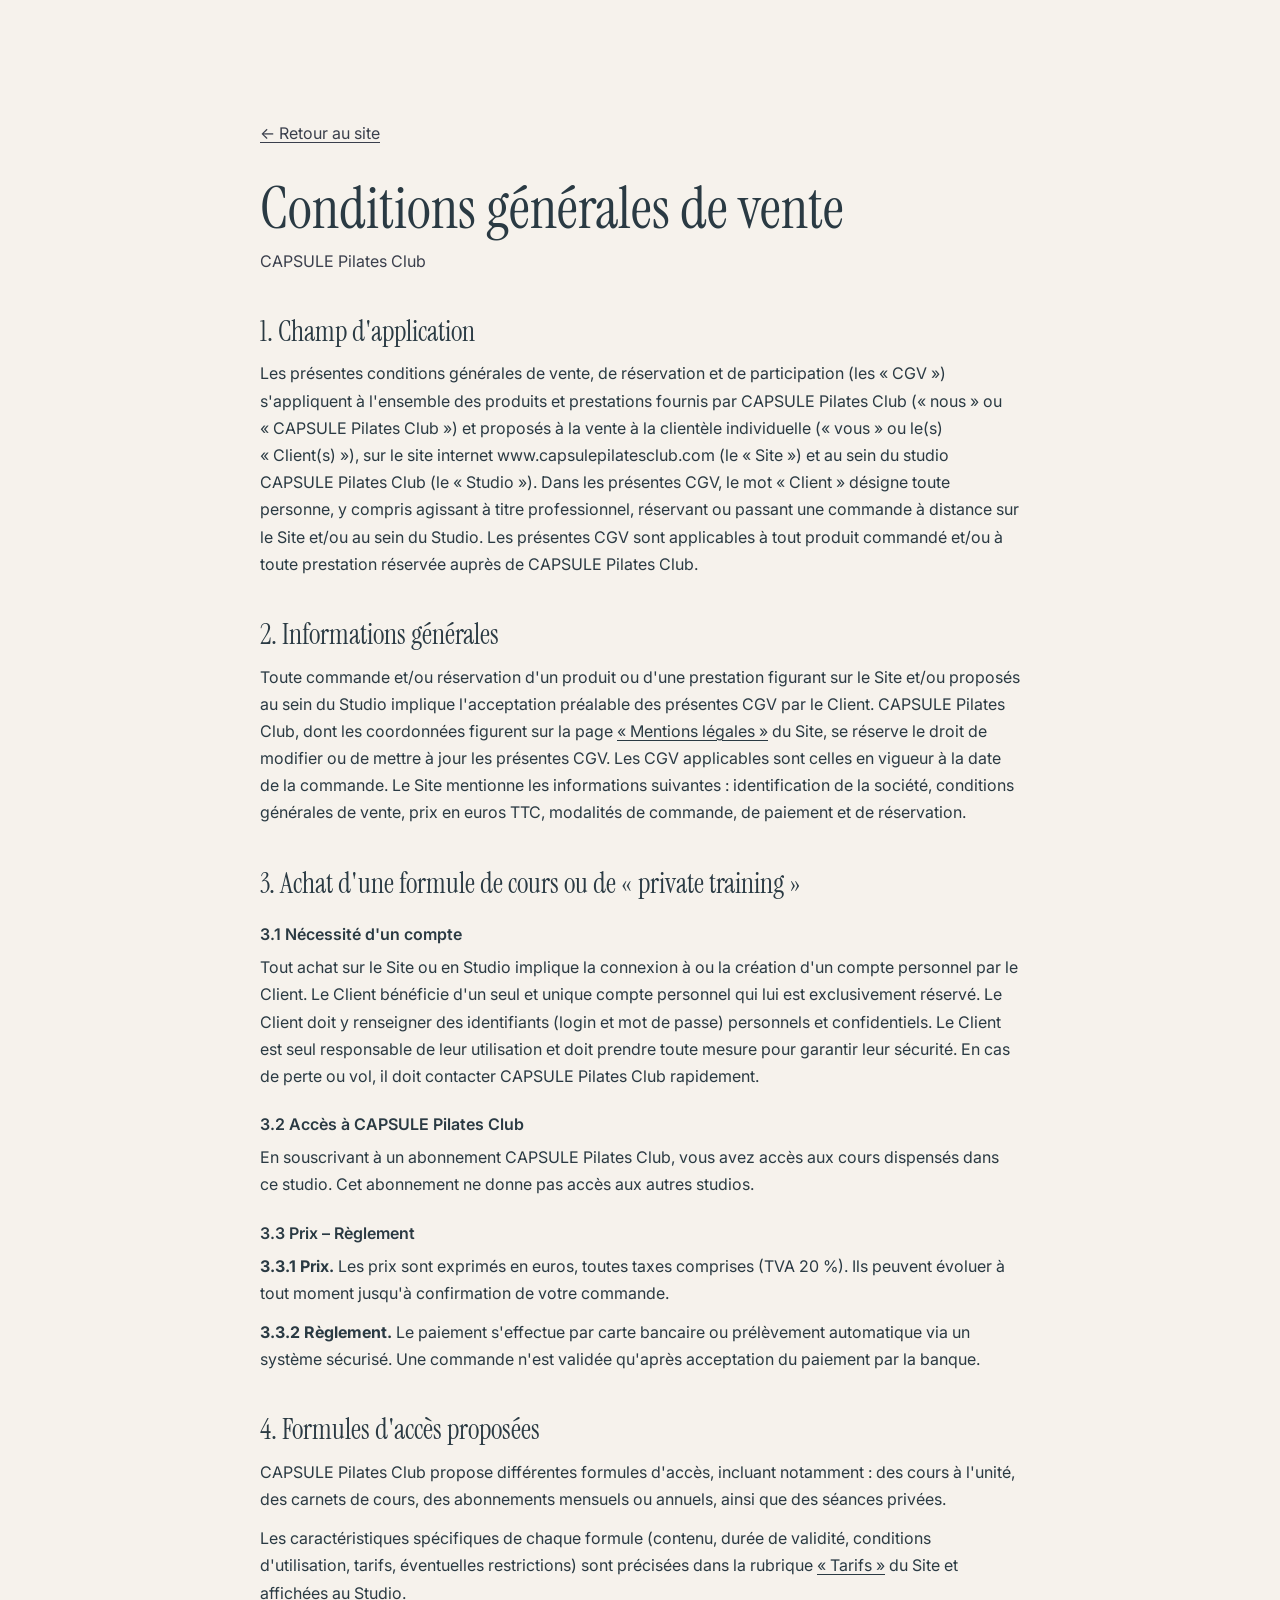
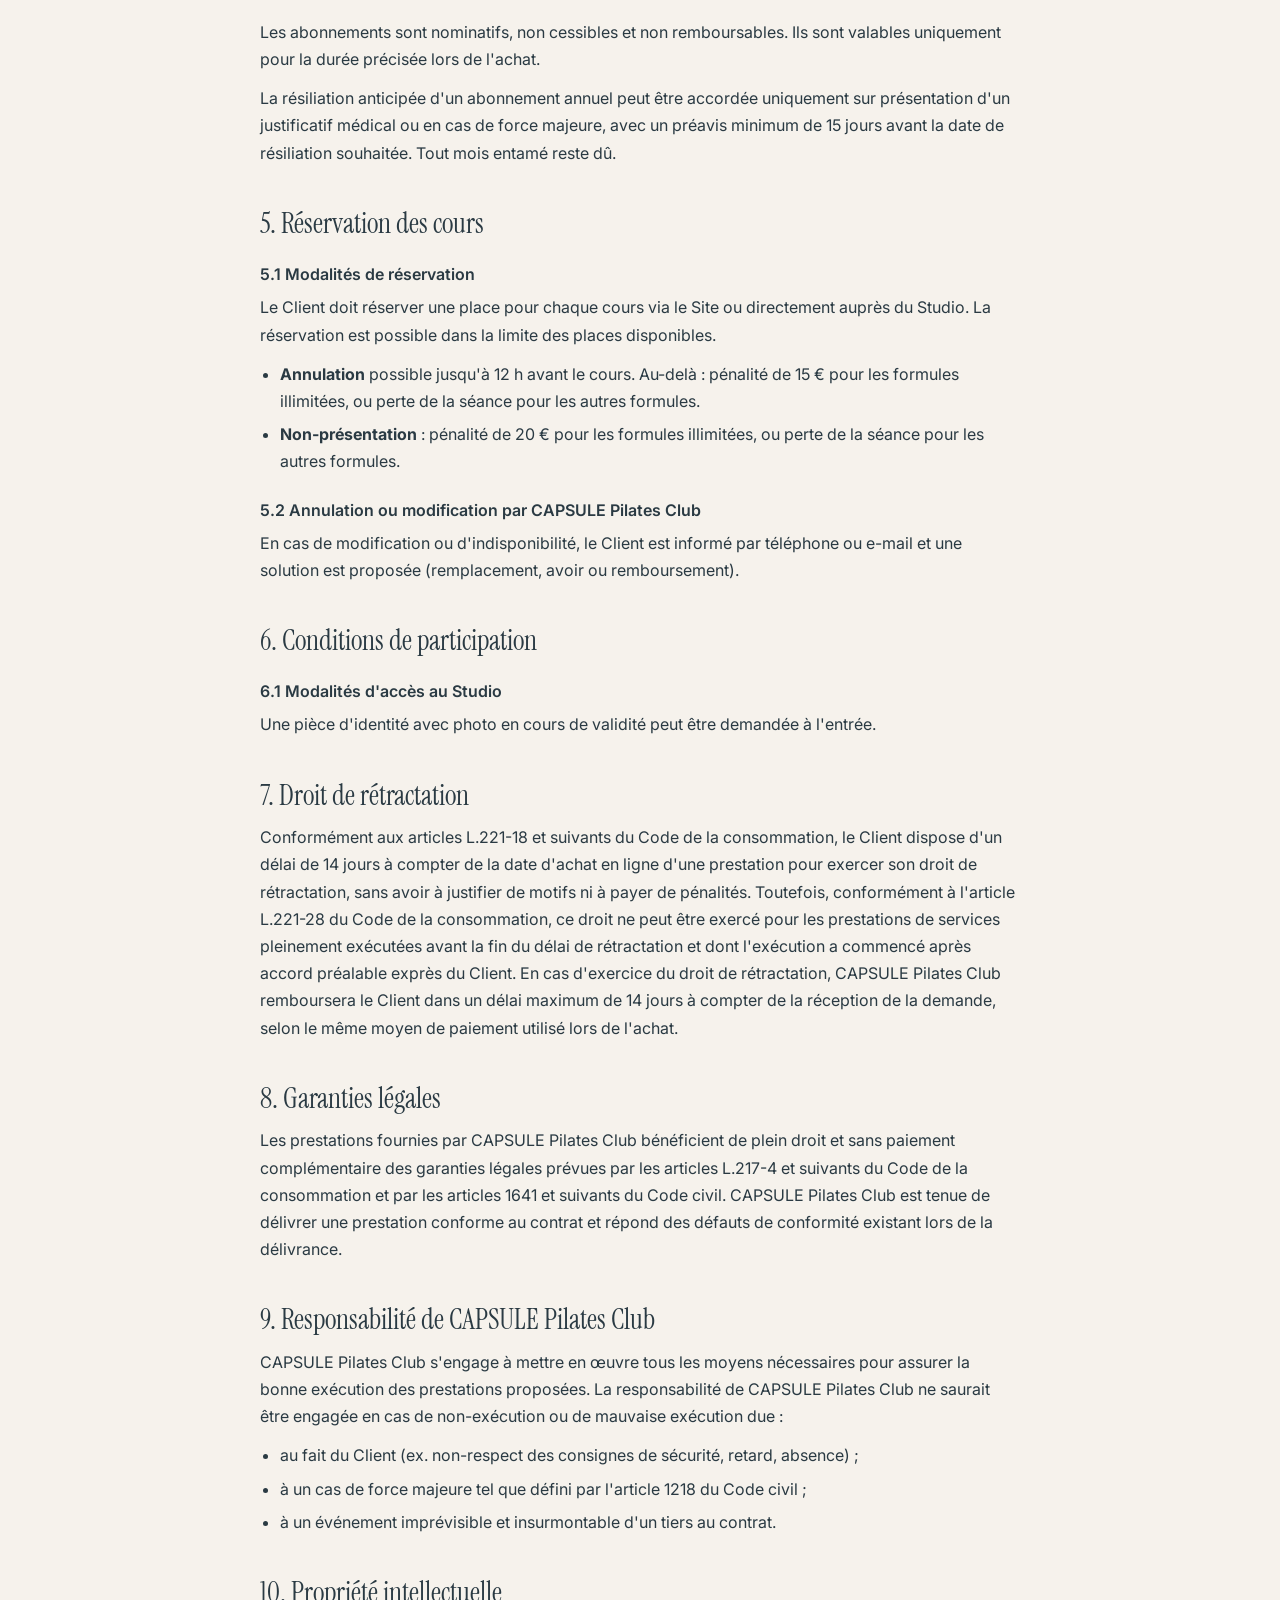
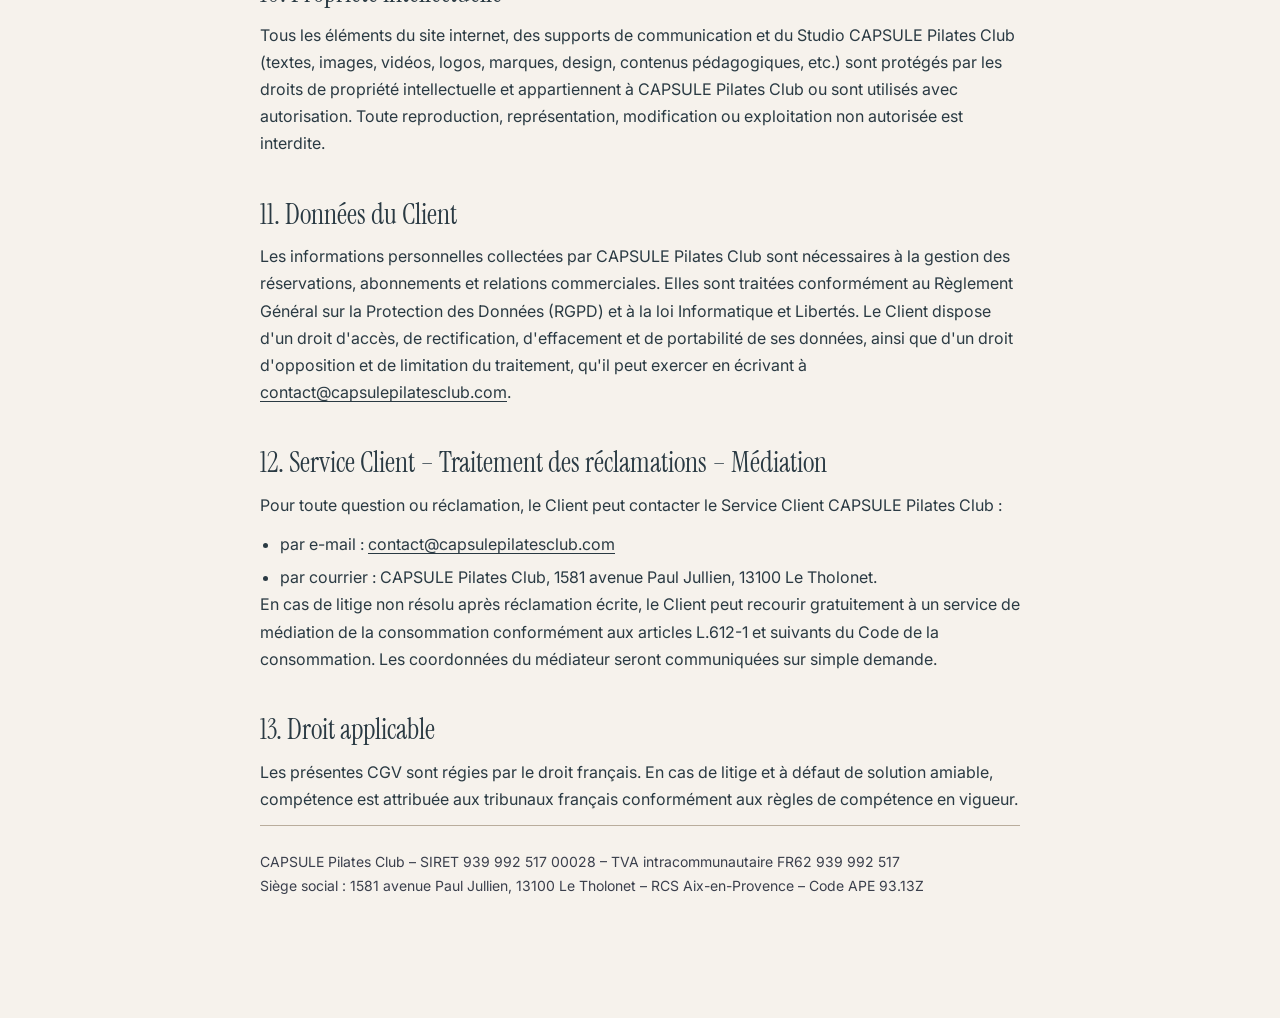
==== commit ab9e45a6: "Mentions légales : SAS, présidente, RCS ; adresse officielle « Paul Jullien » Co-Authored-By: Claude" ====
--- a/cgv.html
+++ b/cgv.html
@@ -77,7 +77,7 @@
     <p>Pour toute question ou réclamation, le Client peut contacter le Service Client CAPSULE Pilates Club :</p>
     <ul>
       <li>par e-mail : <a href="mailto:contact@capsulepilatesclub.com">contact@capsulepilatesclub.com</a></li>
-      <li>par courrier : CAPSULE Pilates Club, 1581 avenue Paul Julien, 13100 Le Tholonet.</li>
+      <li>par courrier : CAPSULE Pilates Club, 1581 avenue Paul Jullien, 13100 Le Tholonet.</li>
     </ul>
     <p>En cas de litige non résolu après réclamation écrite, le Client peut recourir gratuitement à un service de médiation de la consommation conformément aux articles L.612-1 et suivants du Code de la consommation. Les coordonnées du médiateur seront communiquées sur simple demande.</p>
 
@@ -85,7 +85,7 @@
     <p>Les présentes CGV sont régies par le droit français. En cas de litige et à défaut de solution amiable, compétence est attribuée aux tribunaux français conformément aux règles de compétence en vigueur.</p>
 
     <p class="legal__footer">CAPSULE Pilates Club – SIRET 939 992 517 00028 – TVA intracommunautaire FR62 939 992 517<br>
-    Siège social : 1581 avenue Paul Julien, 13100 Le Tholonet – RCS Aix-en-Provence – Code APE 93.13Z</p>
+    Siège social : 1581 avenue Paul Jullien, 13100 Le Tholonet – RCS Aix-en-Provence – Code APE 93.13Z</p>
   </article>
 </main>
 </body>
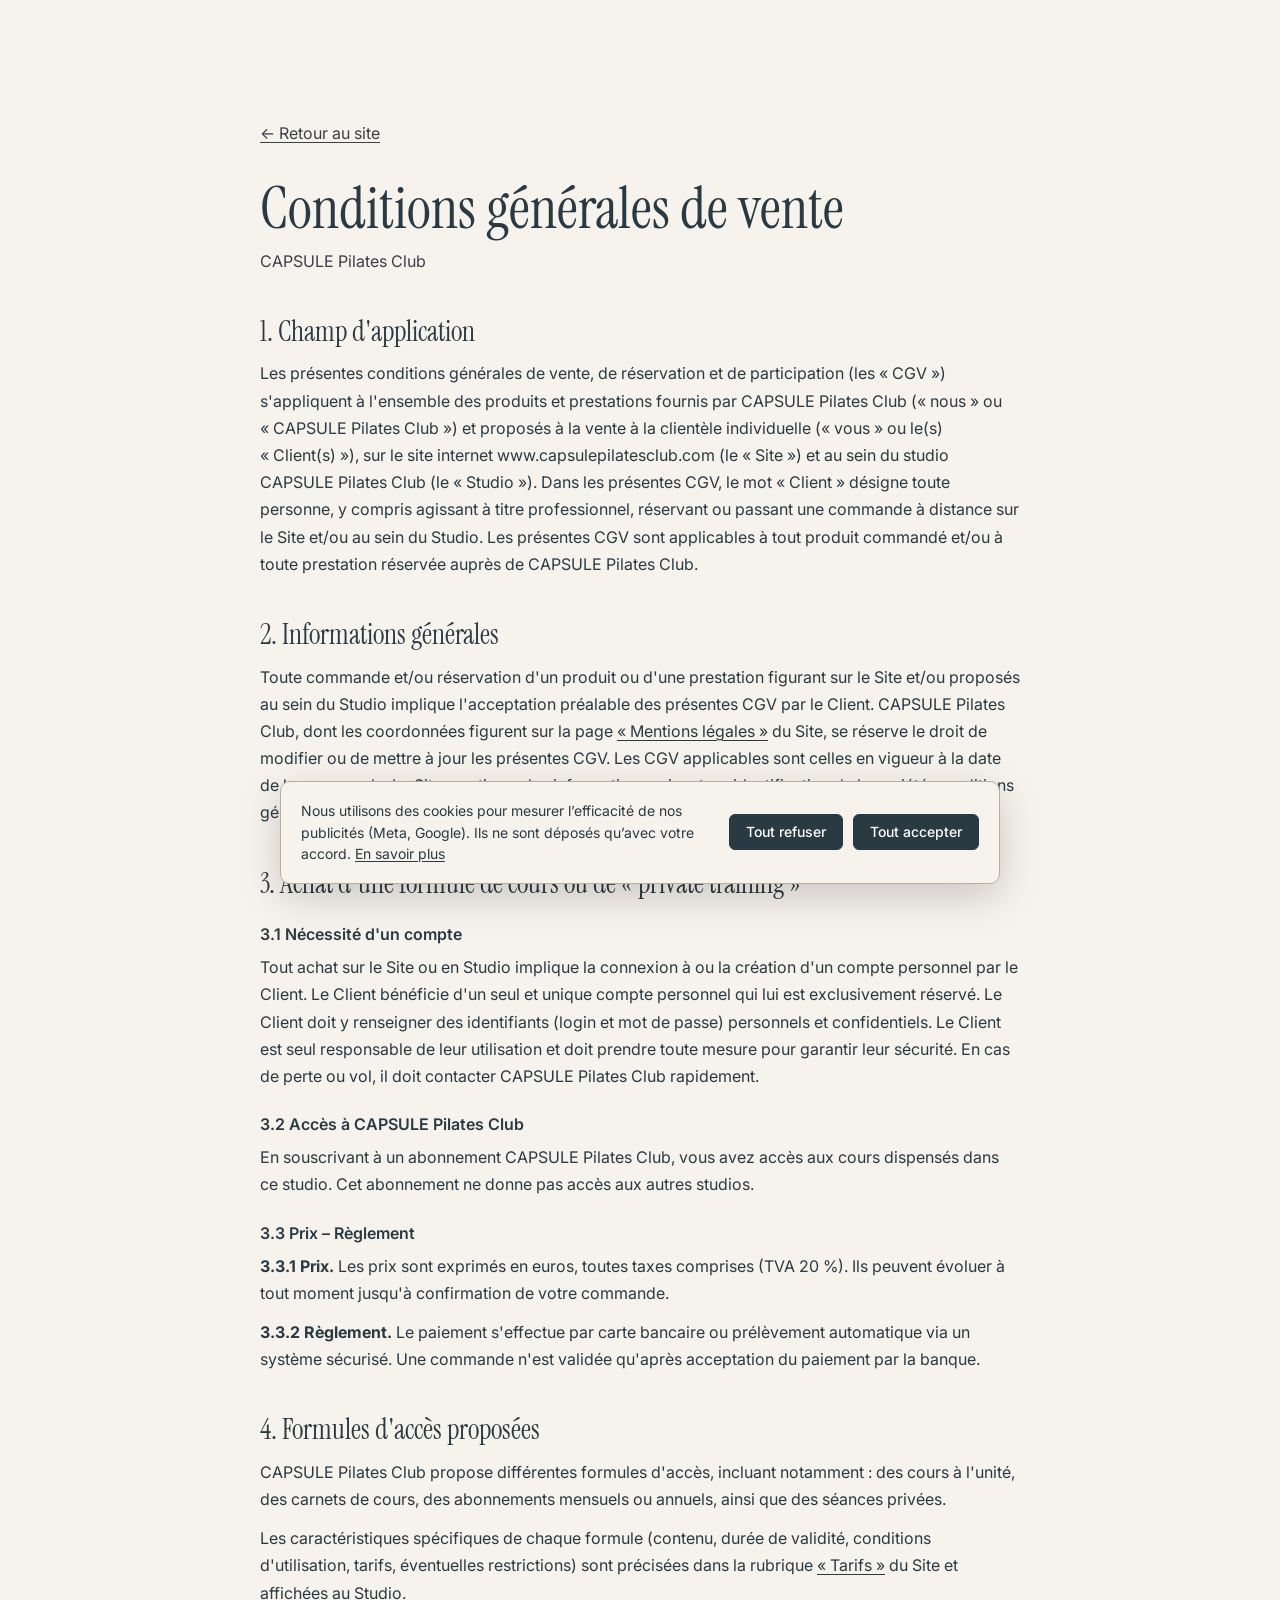
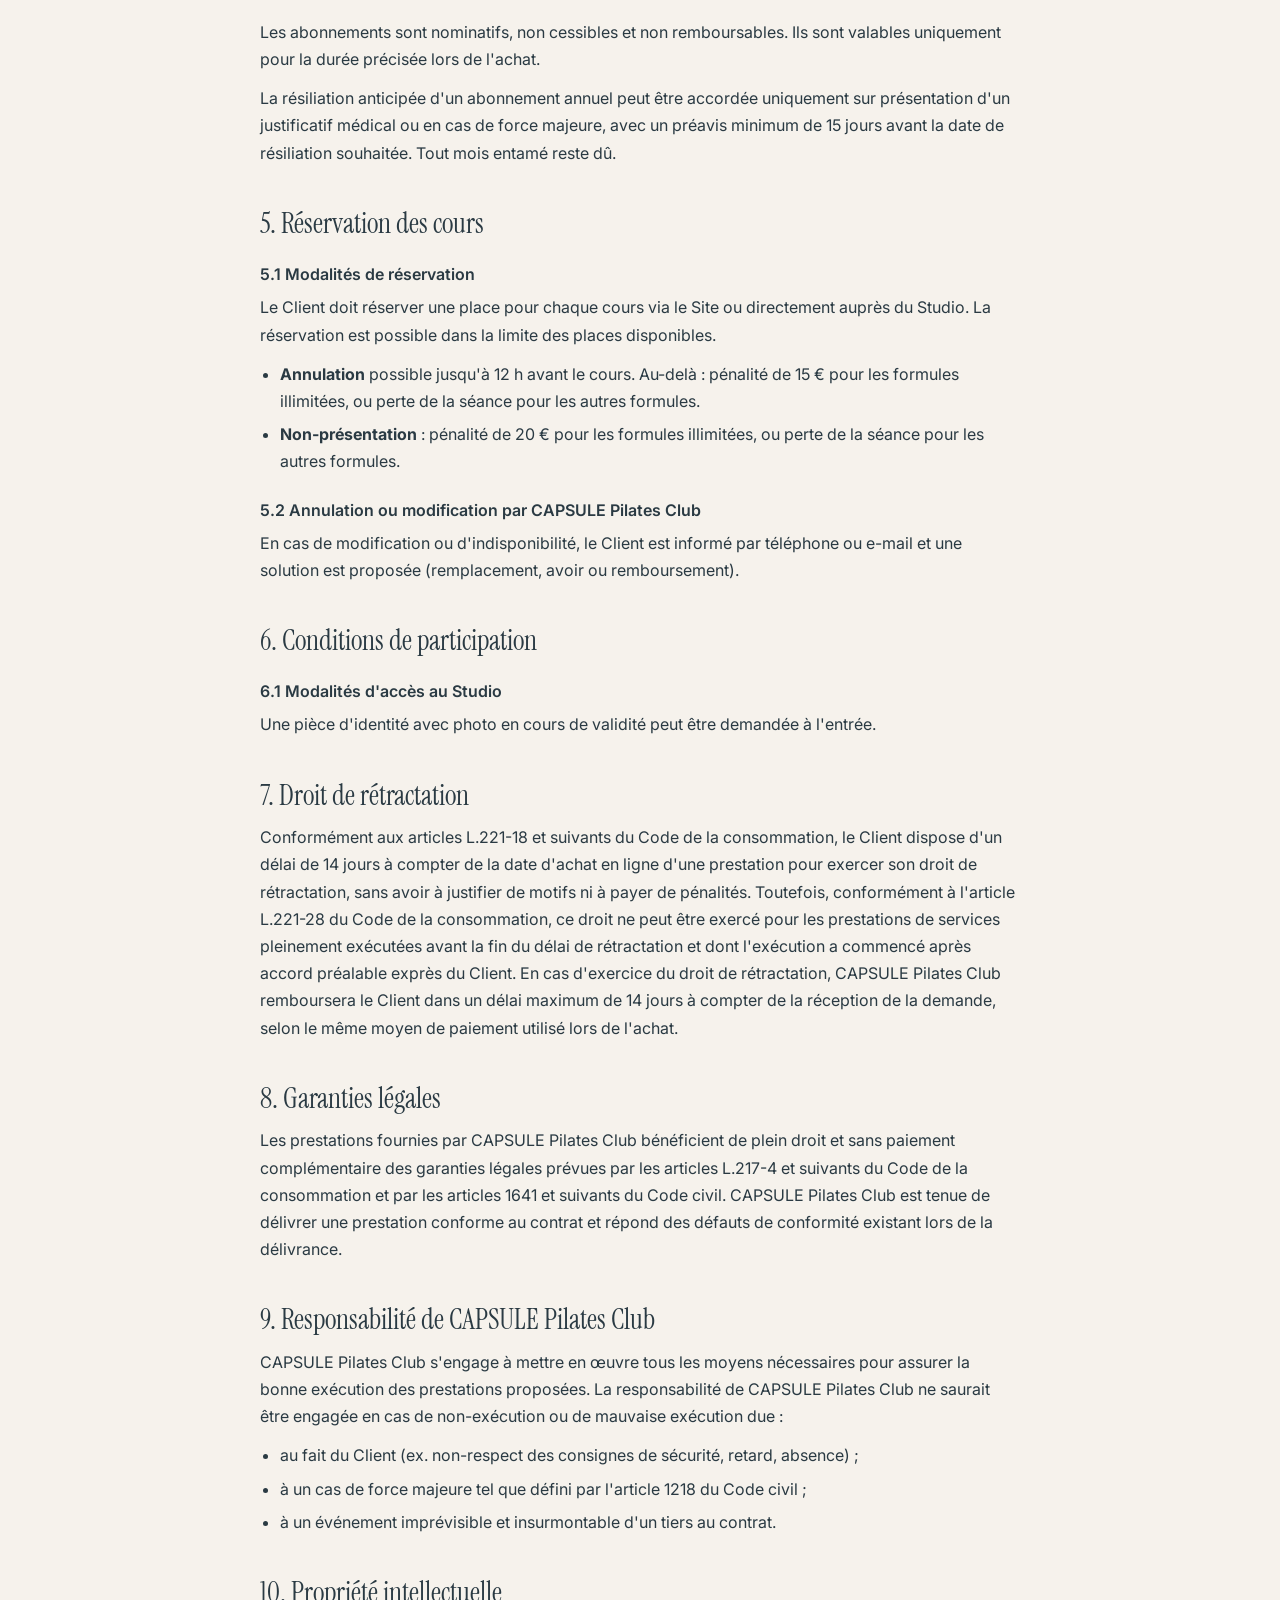
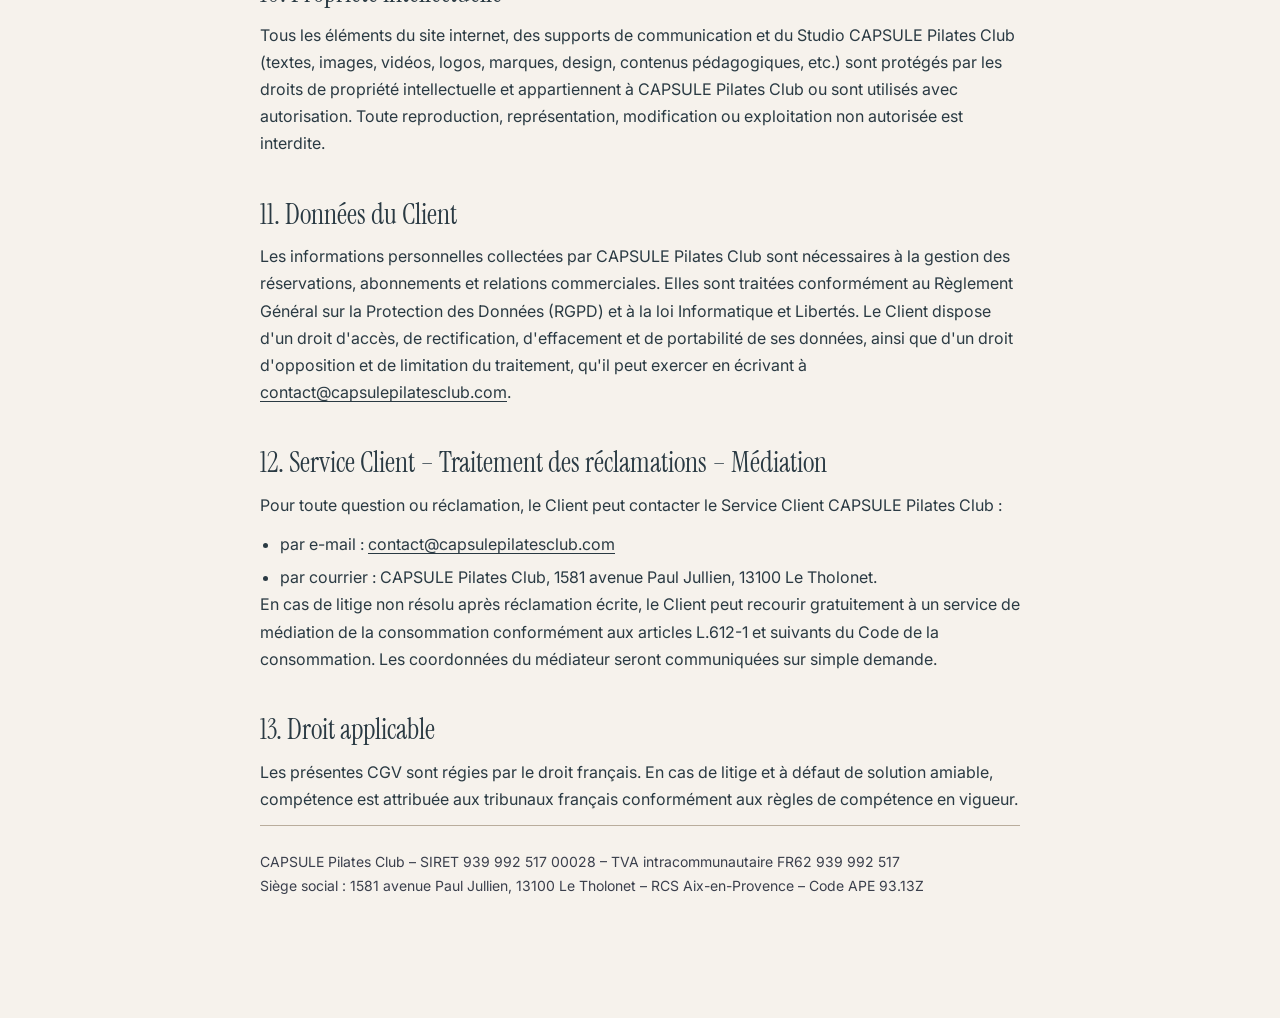
==== commit 9a0d4498: "Pixel Meta activé (ID 1586839409190999, repris de l'ancien site Framer) Co-Authored-By: Claude Opus " ====
--- a/cgv.html
+++ b/cgv.html
@@ -9,7 +9,7 @@
 <title>Conditions générales de vente – CAPSULE Pilates Club</title>
 <meta name="description" content="Conditions générales de vente, de réservation et de participation de CAPSULE Pilates Club.">
 <link href="https://fonts.googleapis.com/css2?family=Instrument+Serif:ital@0;1&family=Inter:wght@400;500;600&display=swap" rel="stylesheet">
-<link rel="stylesheet" href="css/style.css?v=20261117d">
+<link rel="stylesheet" href="css/style.css?v=20261118a">
 </head>
 <body>
 <main class="section section--cream">
@@ -88,5 +88,6 @@
     Siège social : 1581 avenue Paul Jullien, 13100 Le Tholonet – RCS Aix-en-Provence – Code APE 93.13Z</p>
   </article>
 </main>
+<script src="js/consent.js?v=20261119a" defer></script>
 </body>
 </html>
--- a/css/style.css
+++ b/css/style.css
@@ -791,3 +791,22 @@
   .legal h2 { font-size: 24px; margin-top: 32px; }
   .legal p, .legal li { font-size: 15px; }
 }
+
+/* ---------- Bandeau de consentement aux cookies (js/consent.js) ---------- */
+.consent {
+  position: fixed; z-index: 200; left: 16px; right: 16px; bottom: 16px; margin: 0 auto; max-width: 720px;
+  display: flex; align-items: center; gap: 20px; padding: 18px 20px;
+  background: var(--cream, #f5f2ec); color: var(--text); border: 1px solid var(--line); border-radius: 10px;
+  box-shadow: 0 12px 40px rgba(0, 0, 0, .18);
+}
+.consent__text { flex: 1; font-size: 14px; line-height: 1.55; }
+.consent__text a { text-decoration: underline; text-underline-offset: 2px; }
+.consent__actions { display: flex; gap: 10px; flex-shrink: 0; }
+.consent__btn {
+  padding: 10px 16px; border-radius: 6px; font: 500 14px/1 var(--sans); cursor: pointer;
+  background: var(--navy); color: #fff; border: 1px solid var(--navy);
+}
+@media (max-width: 600px) {
+  .consent { flex-direction: column; align-items: stretch; gap: 14px; left: 12px; right: 12px; bottom: 12px; }
+  .consent__actions .consent__btn { flex: 1; }
+}
